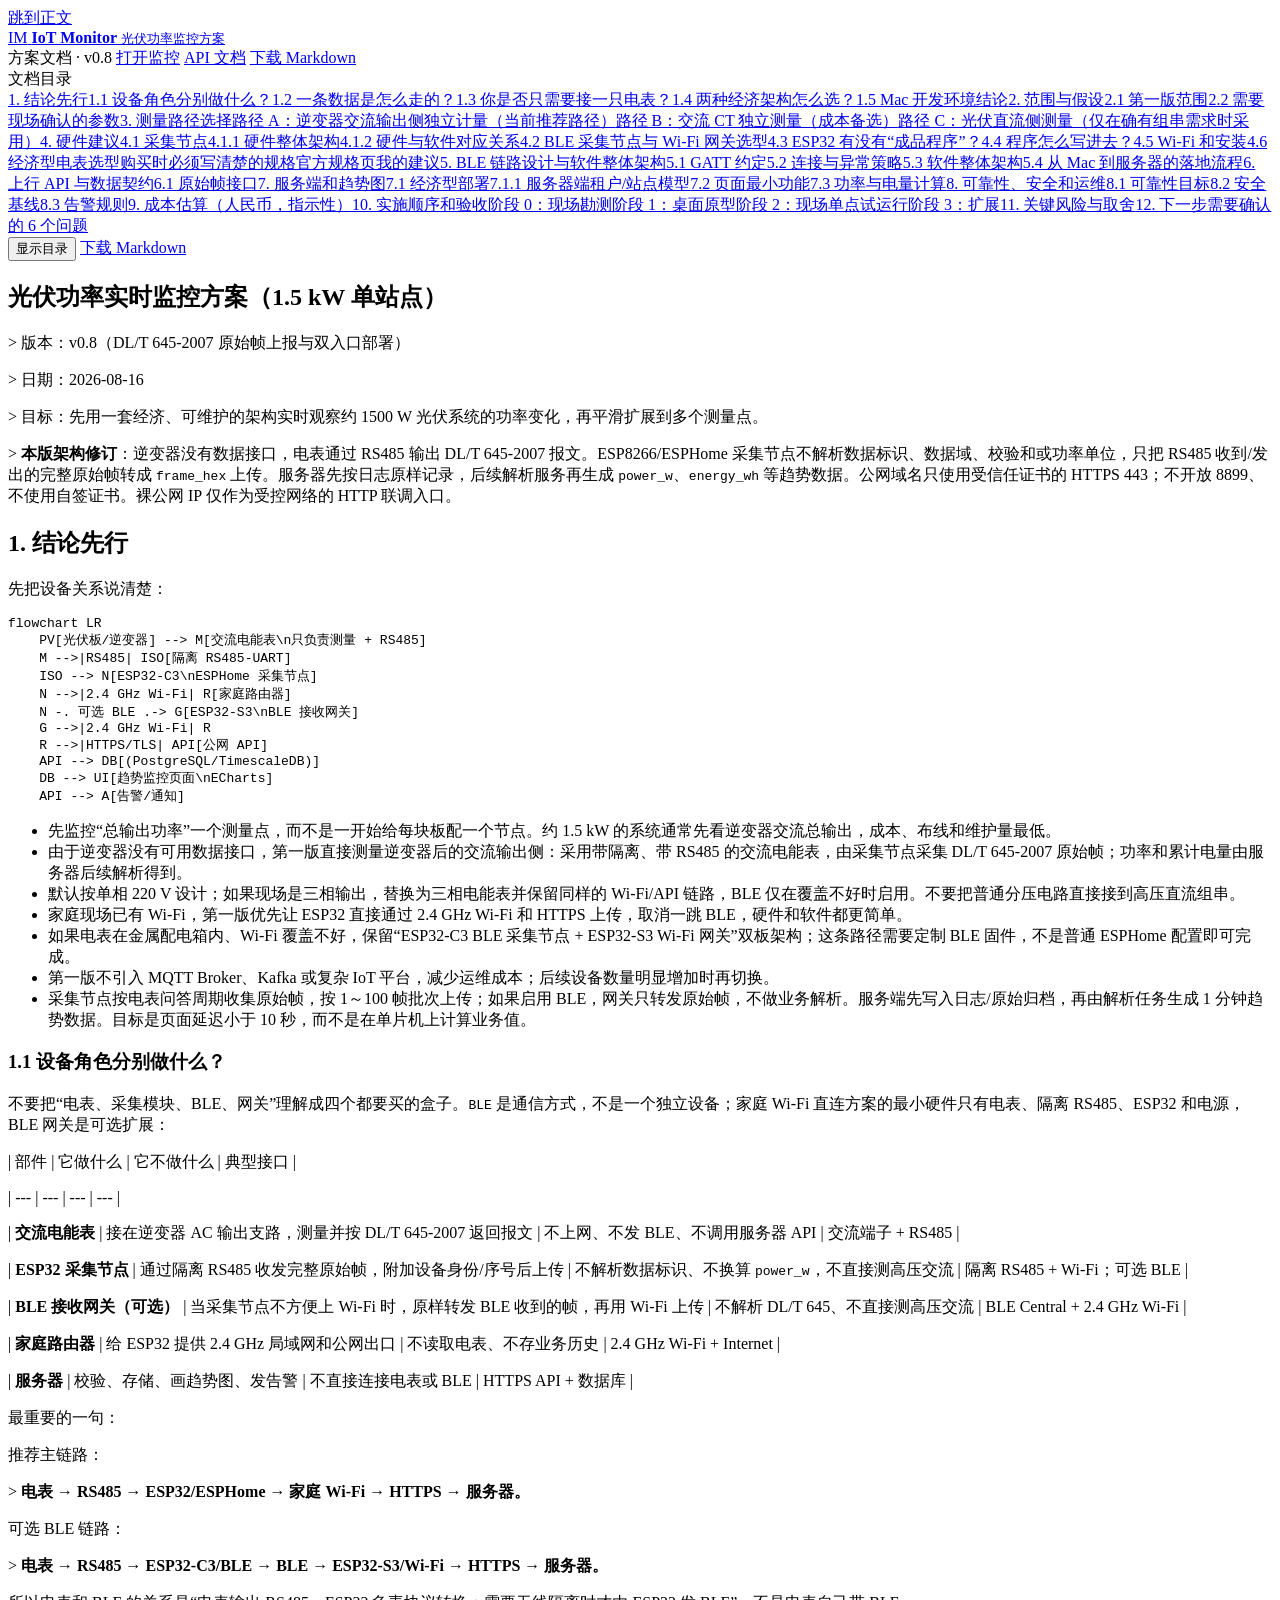
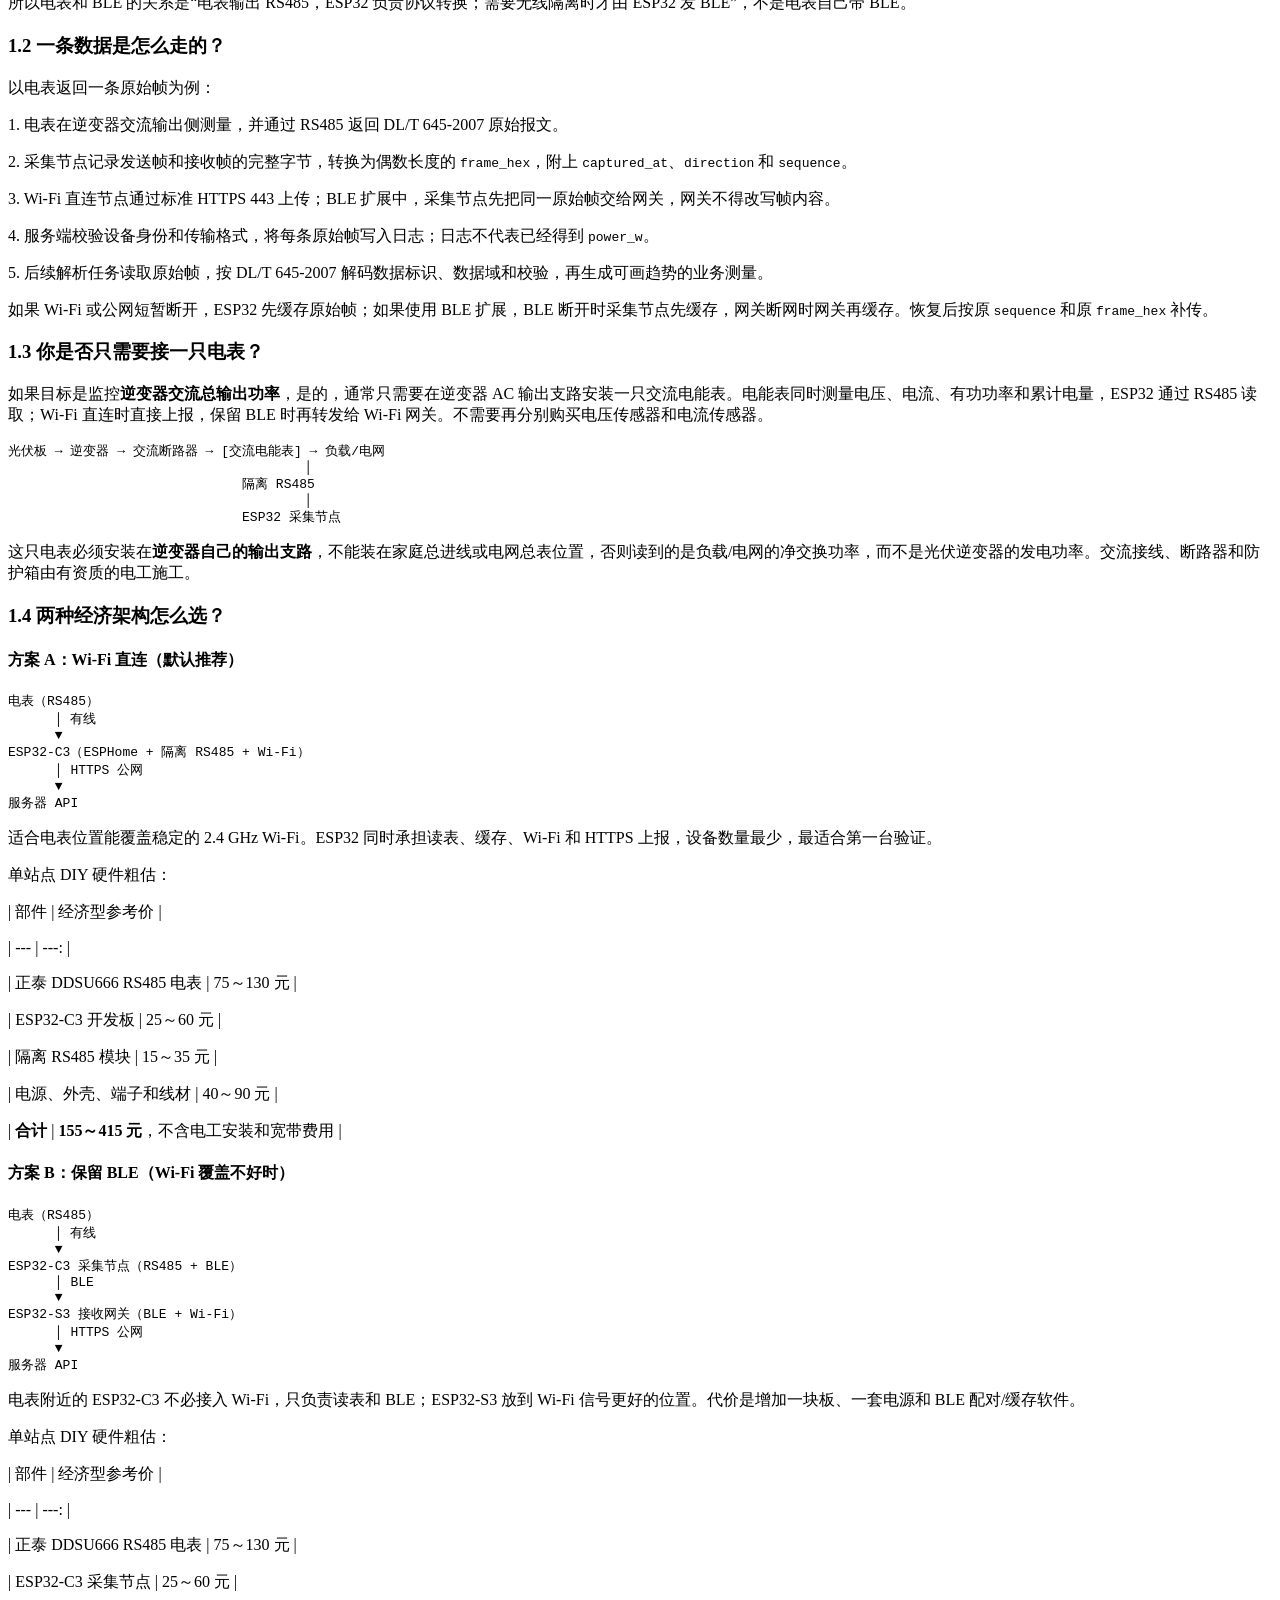
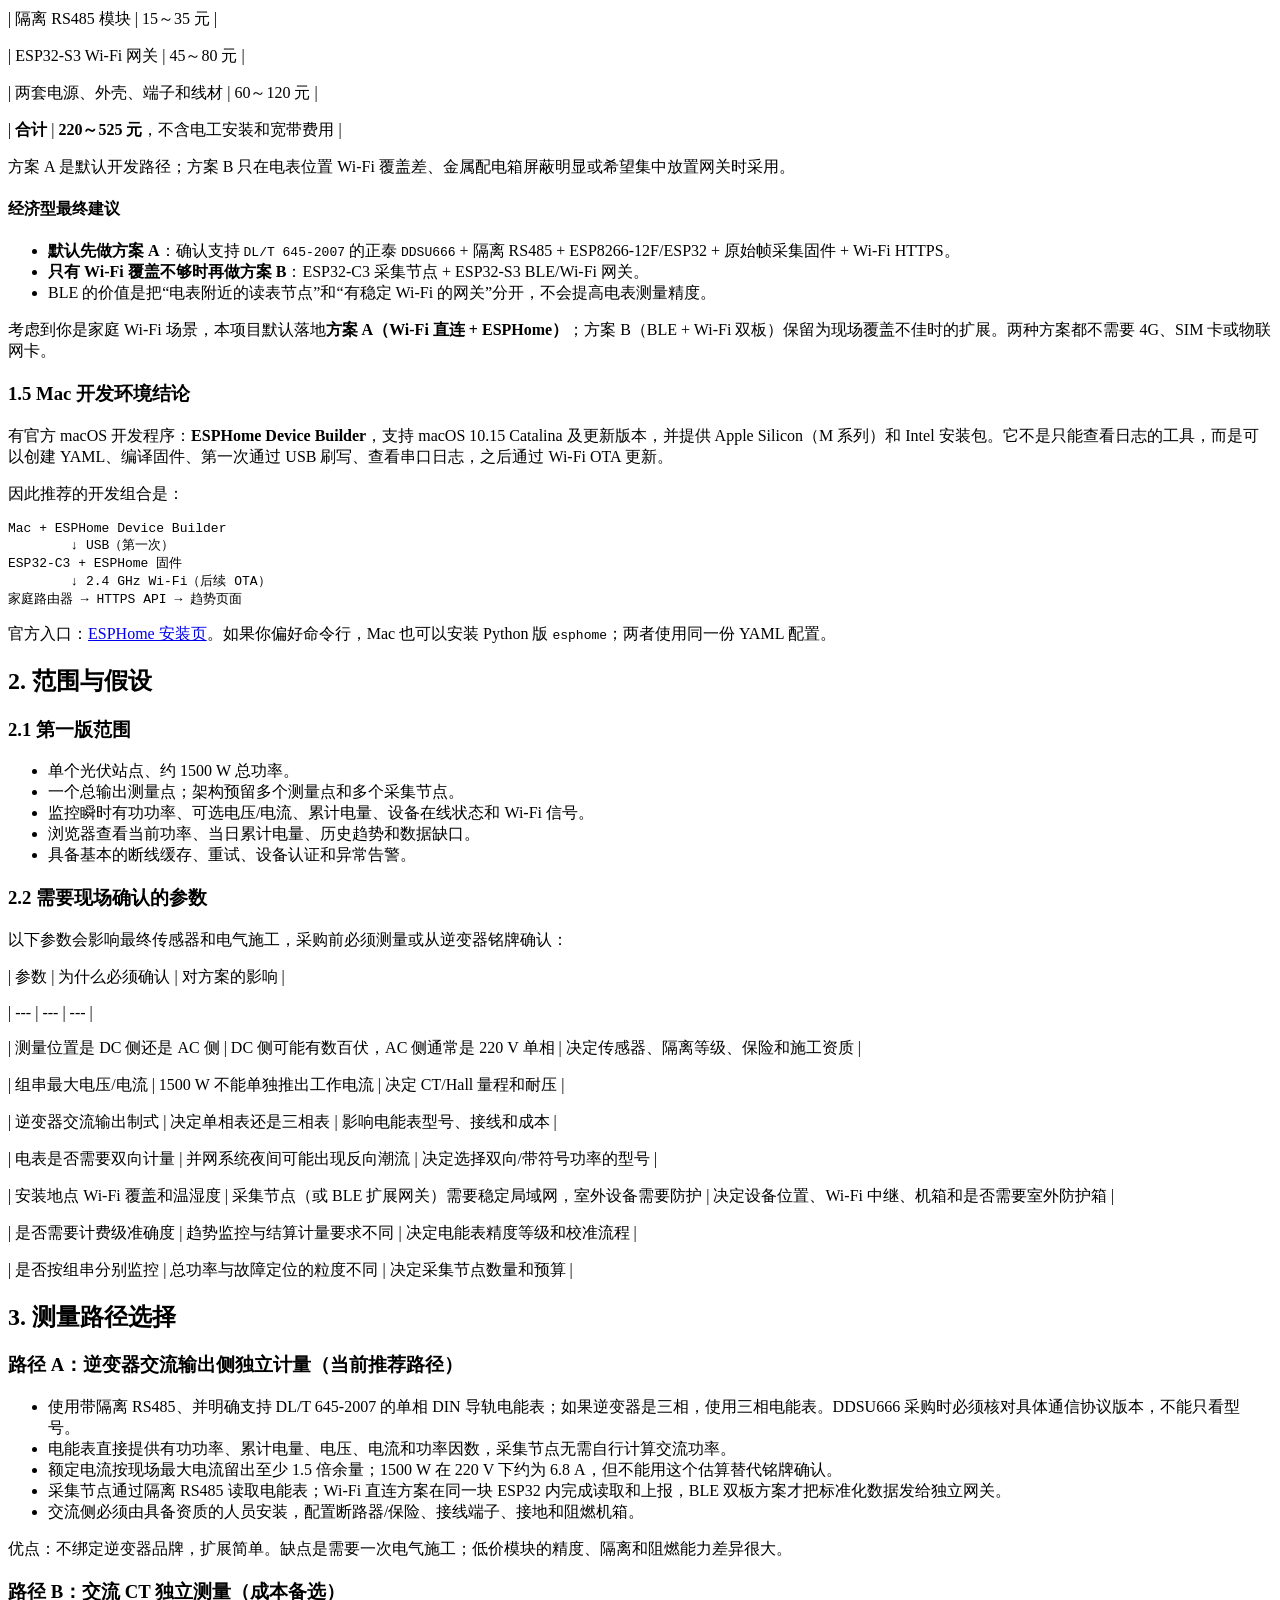
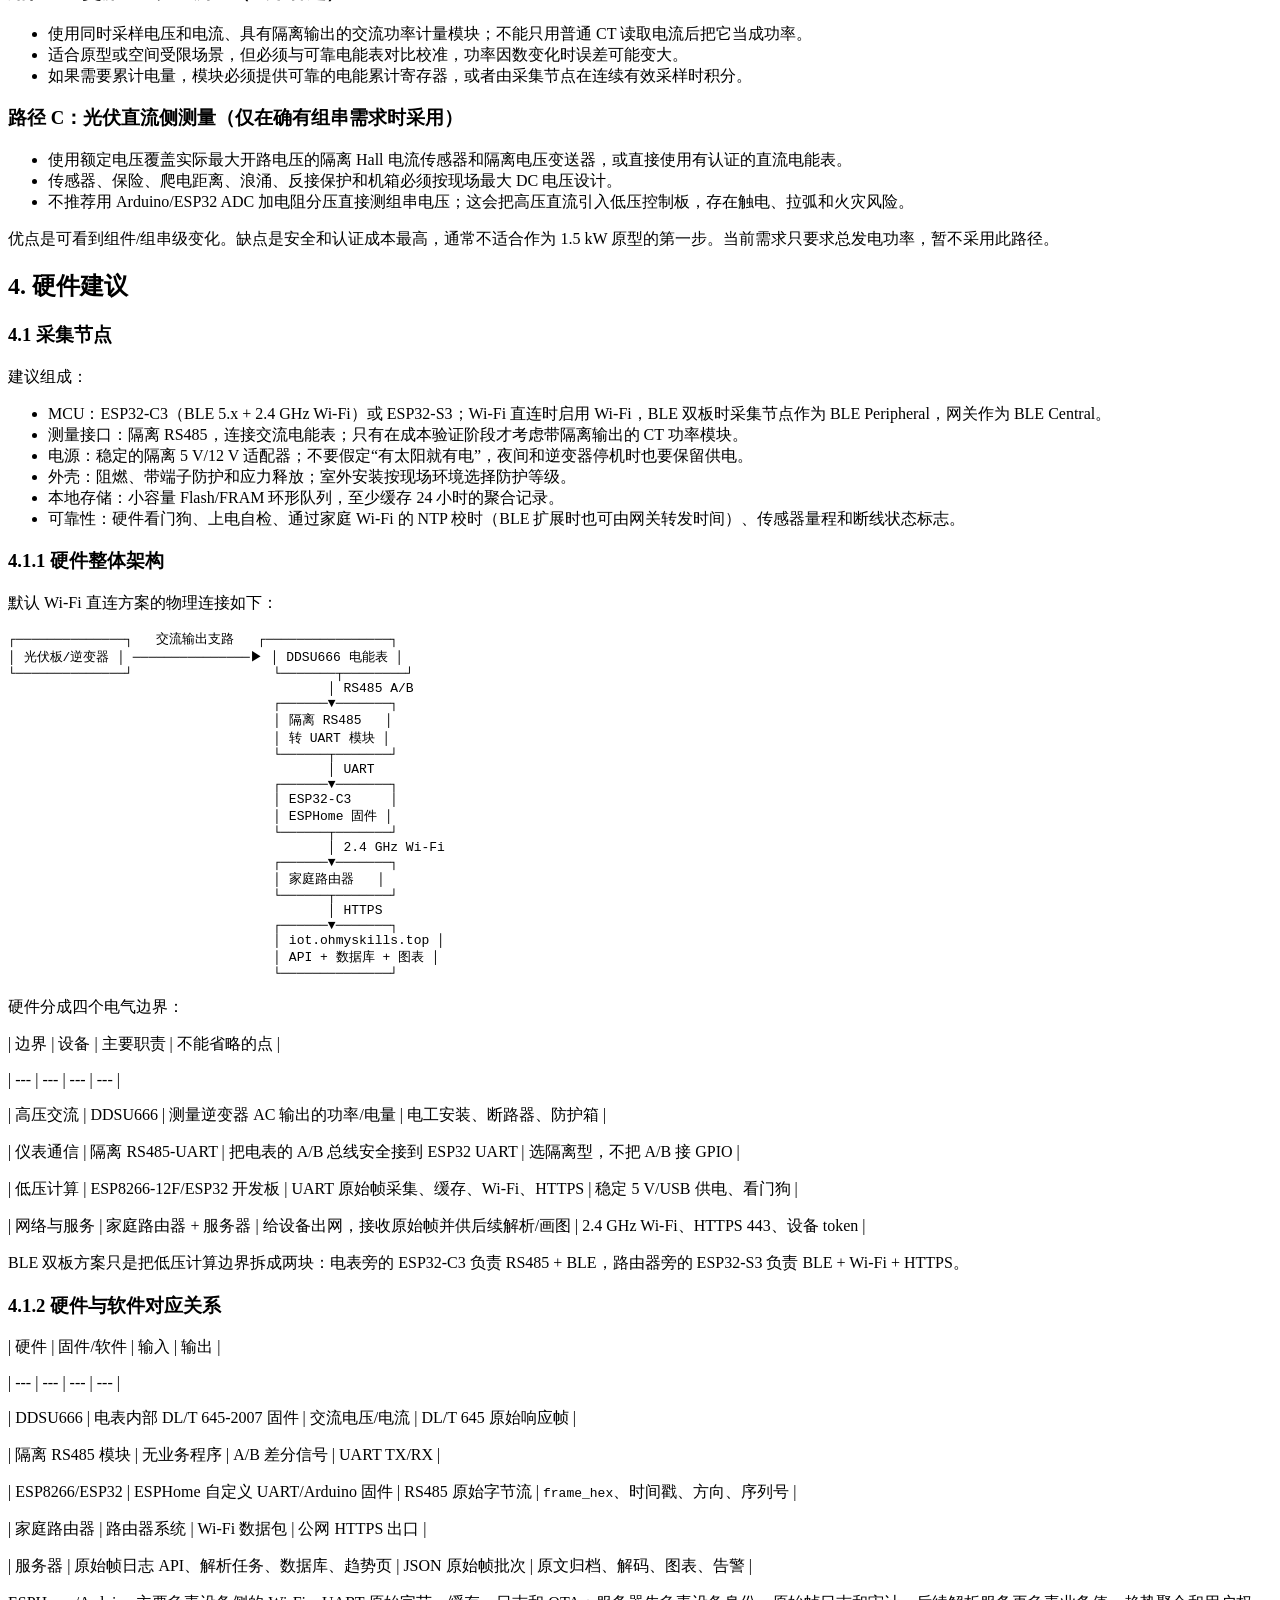
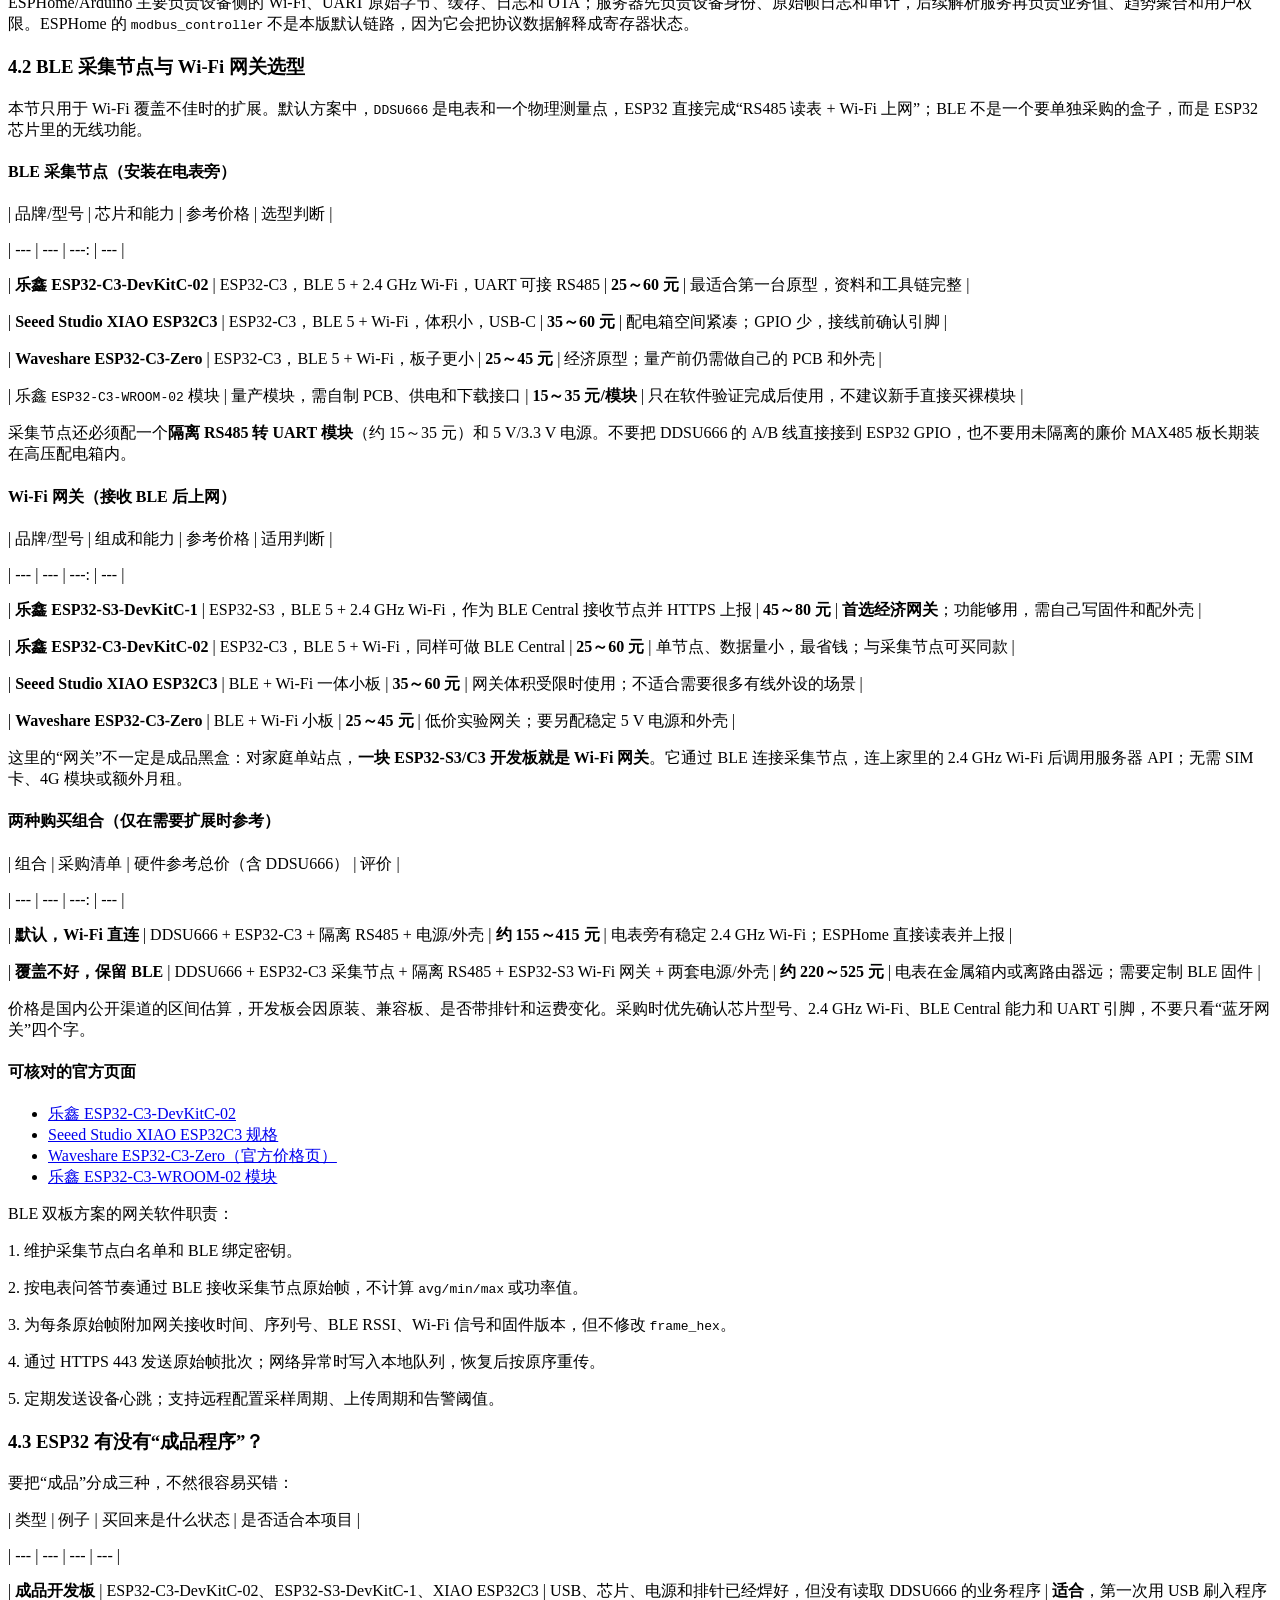
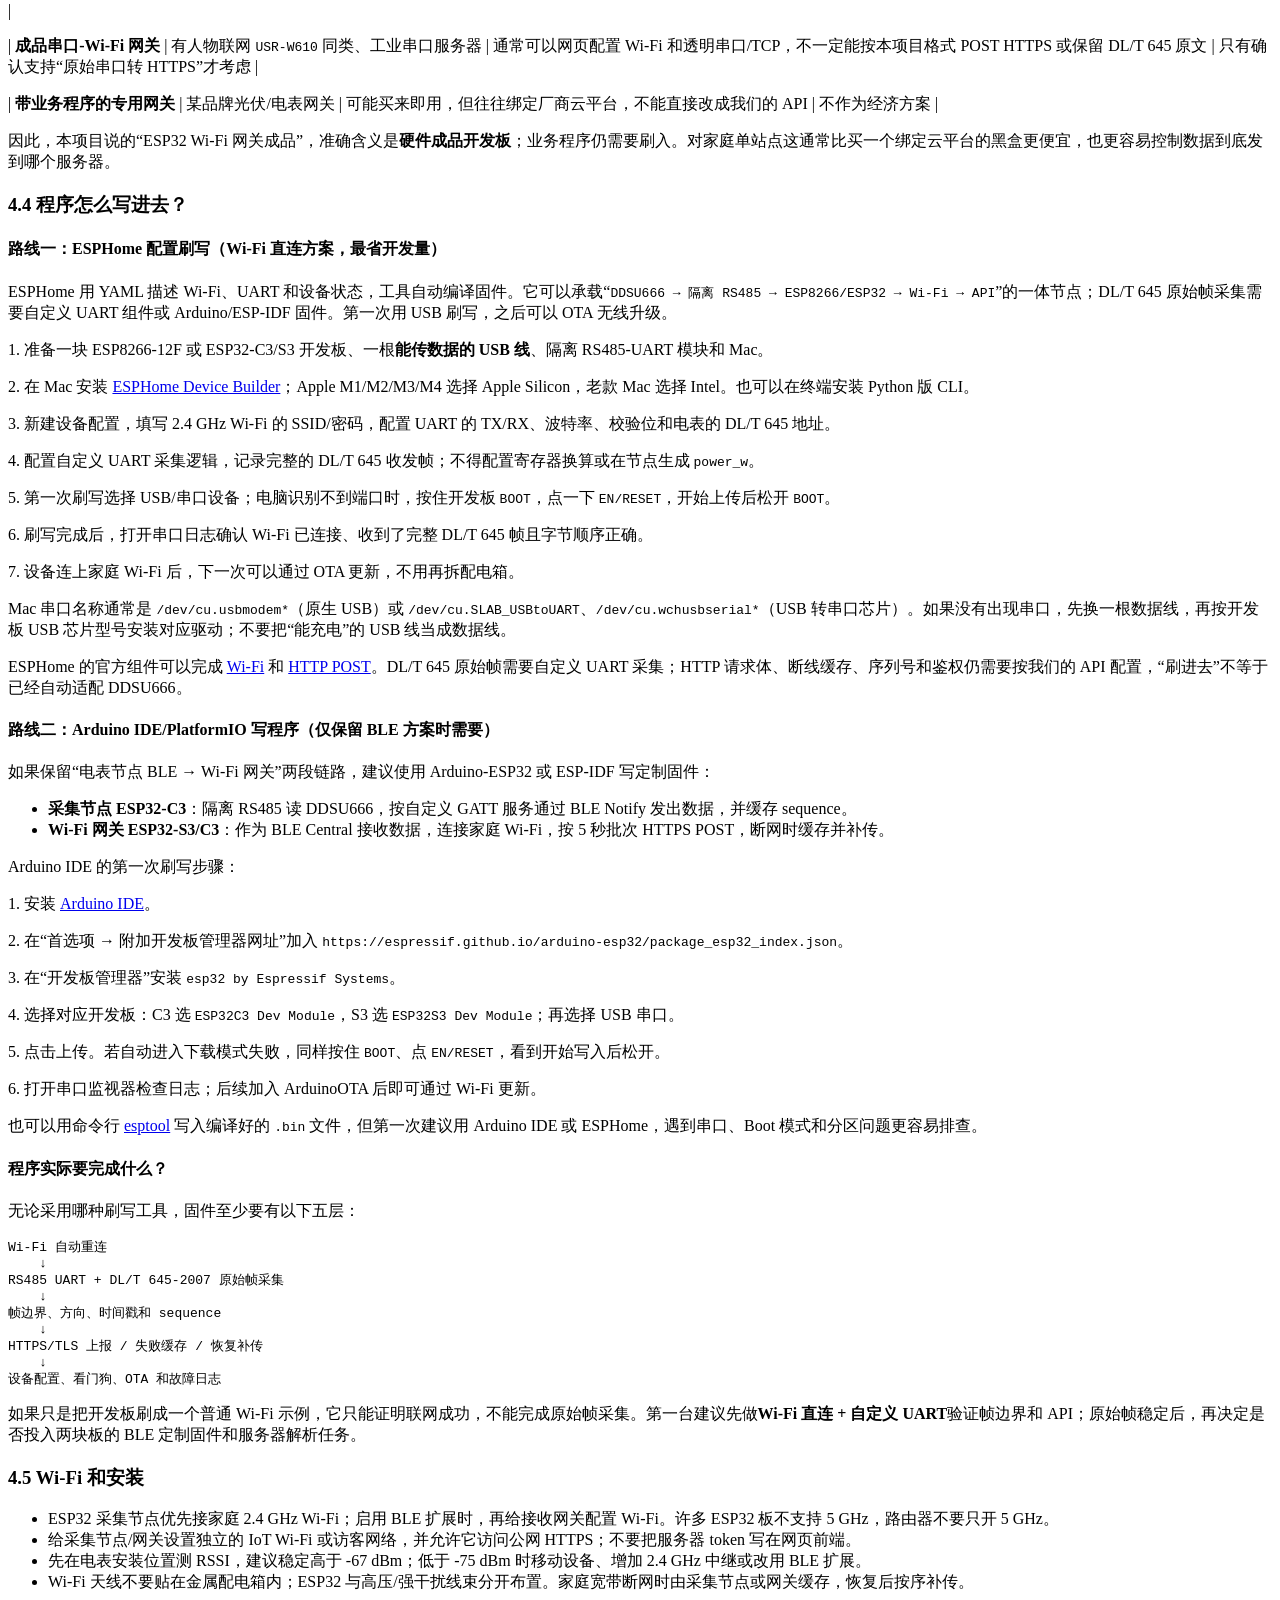
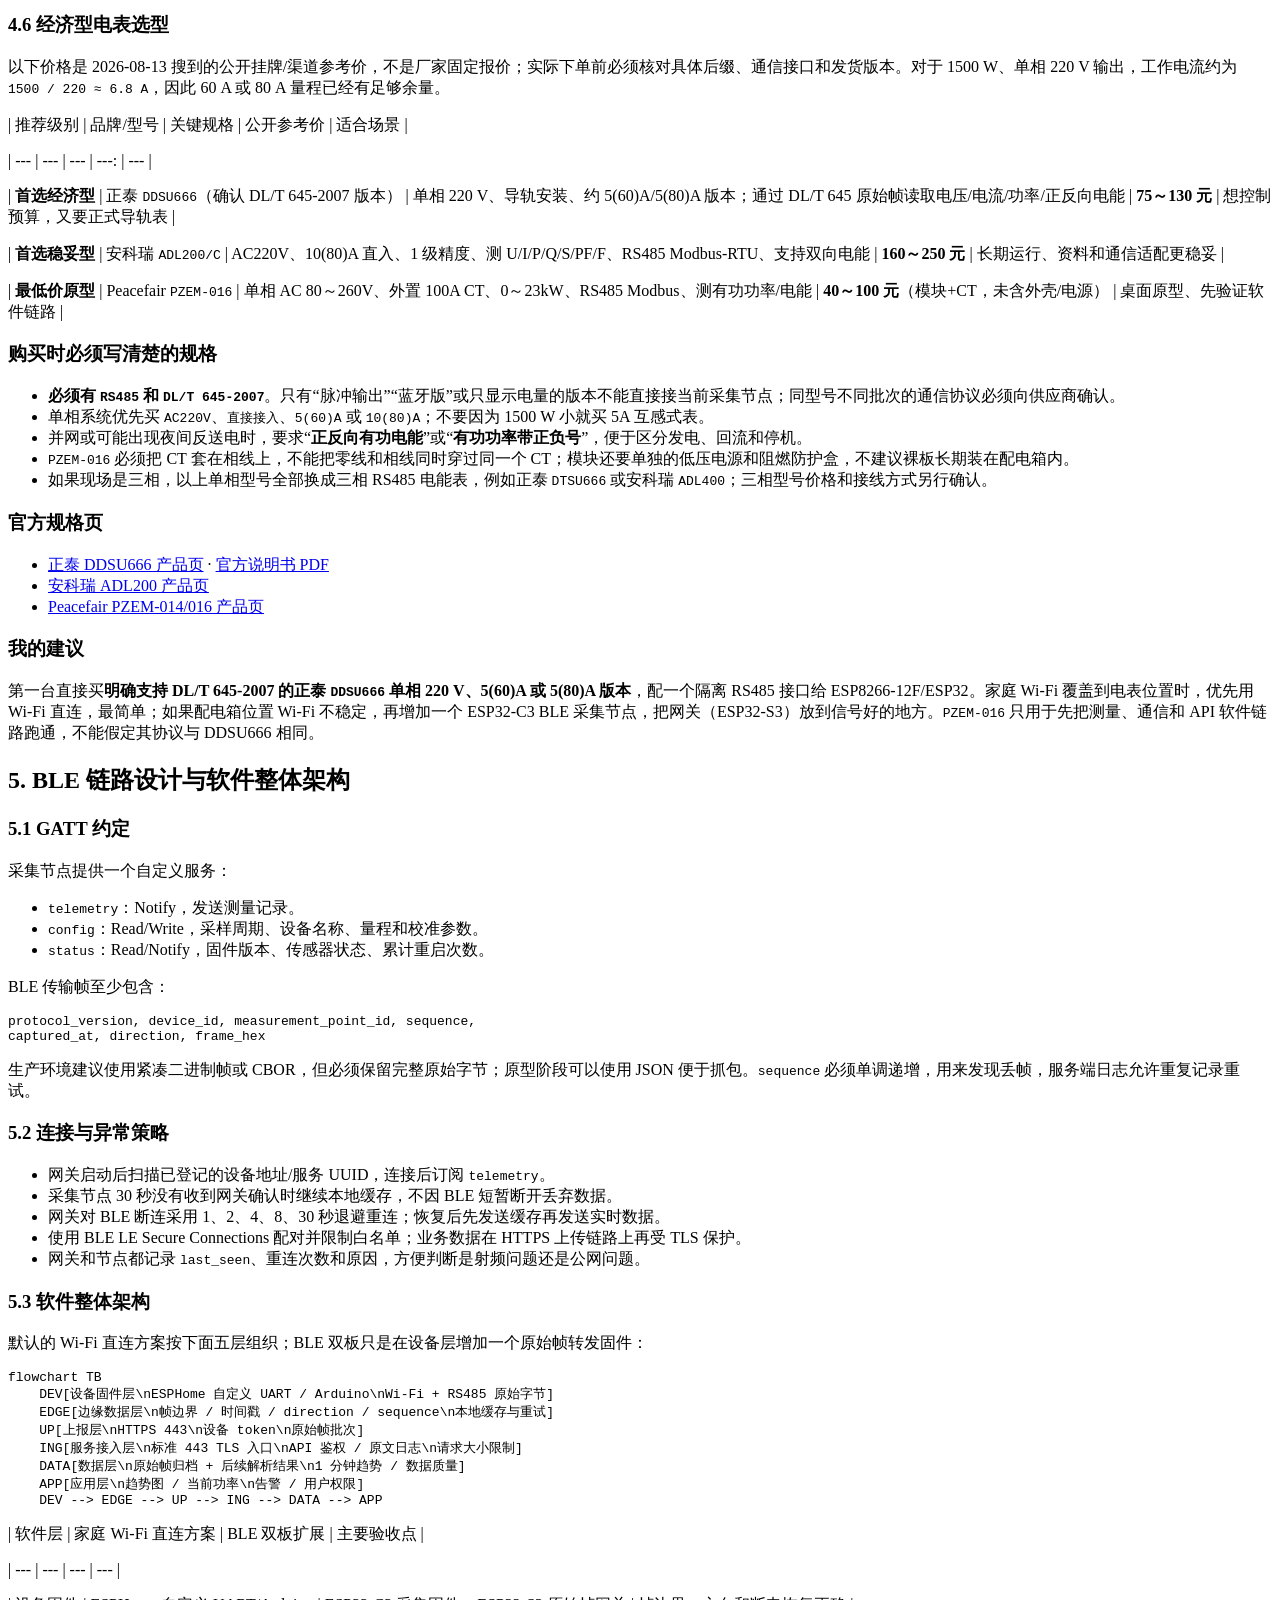
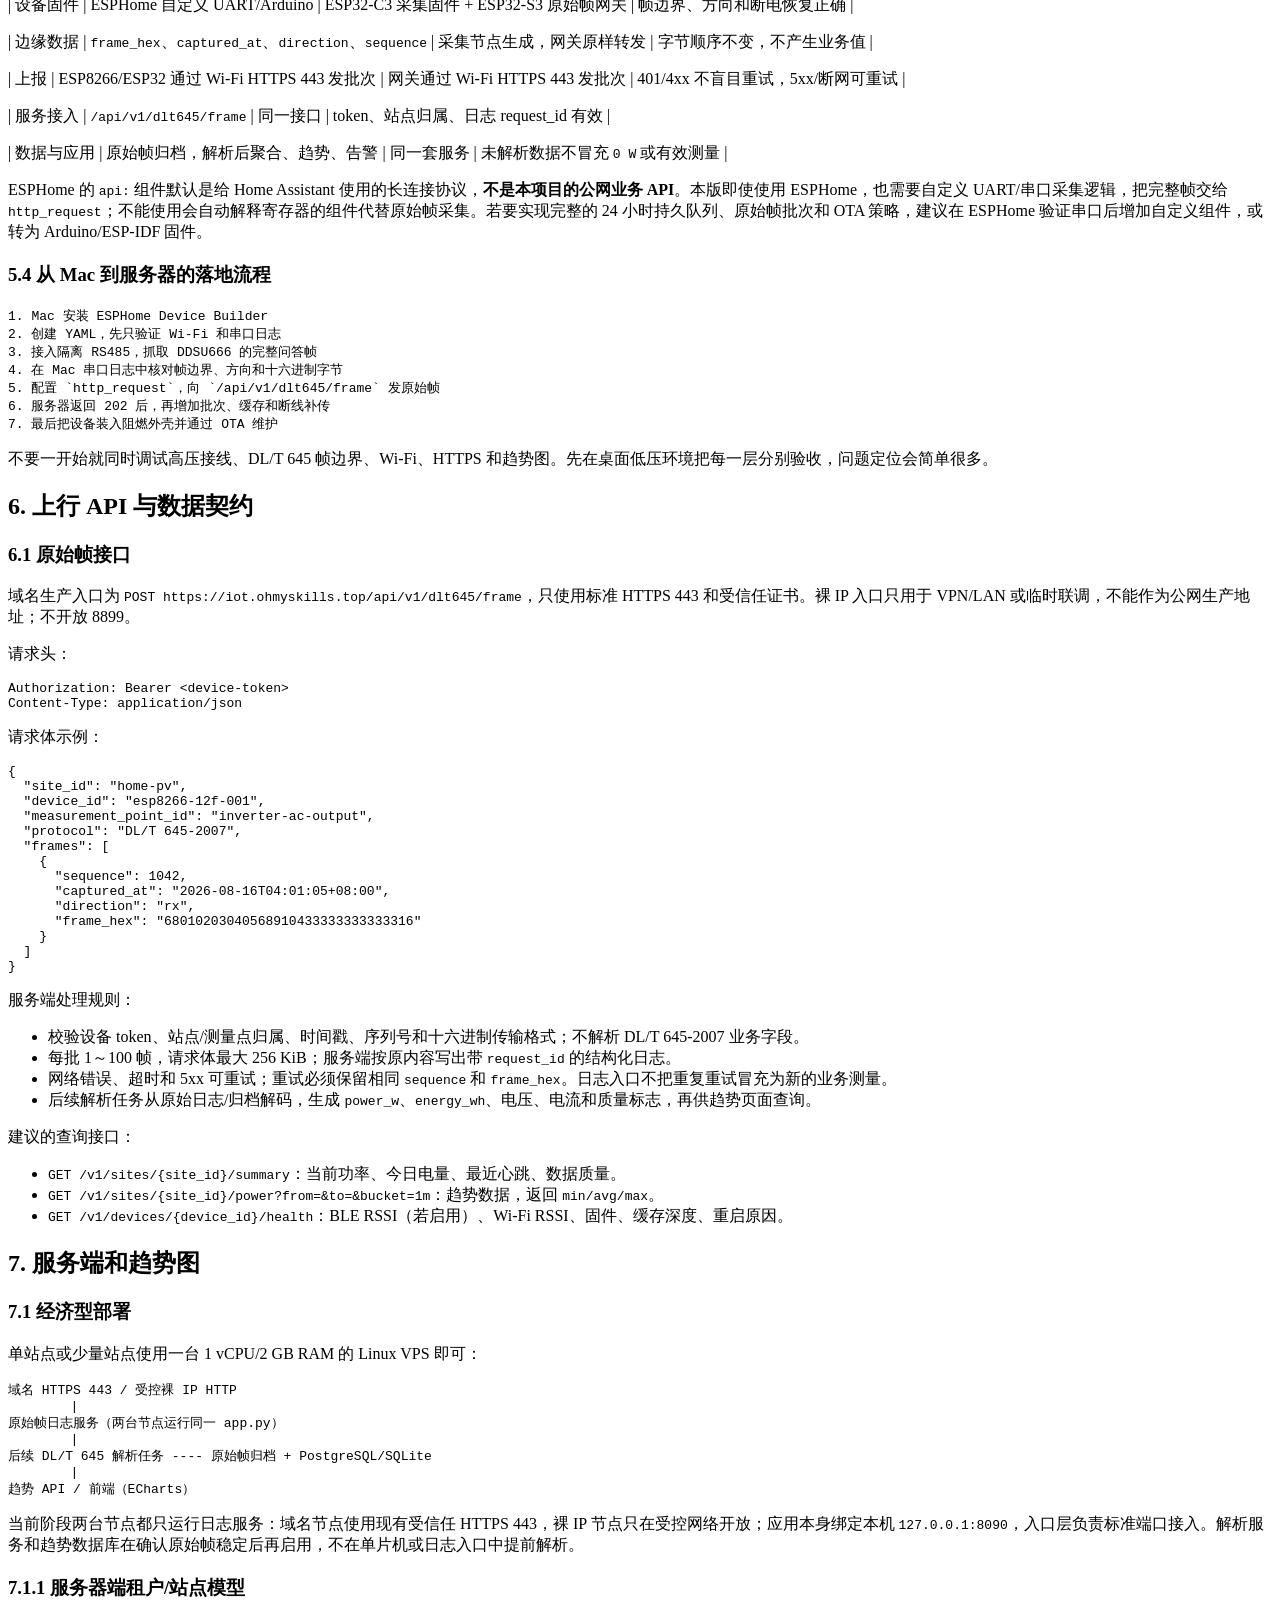
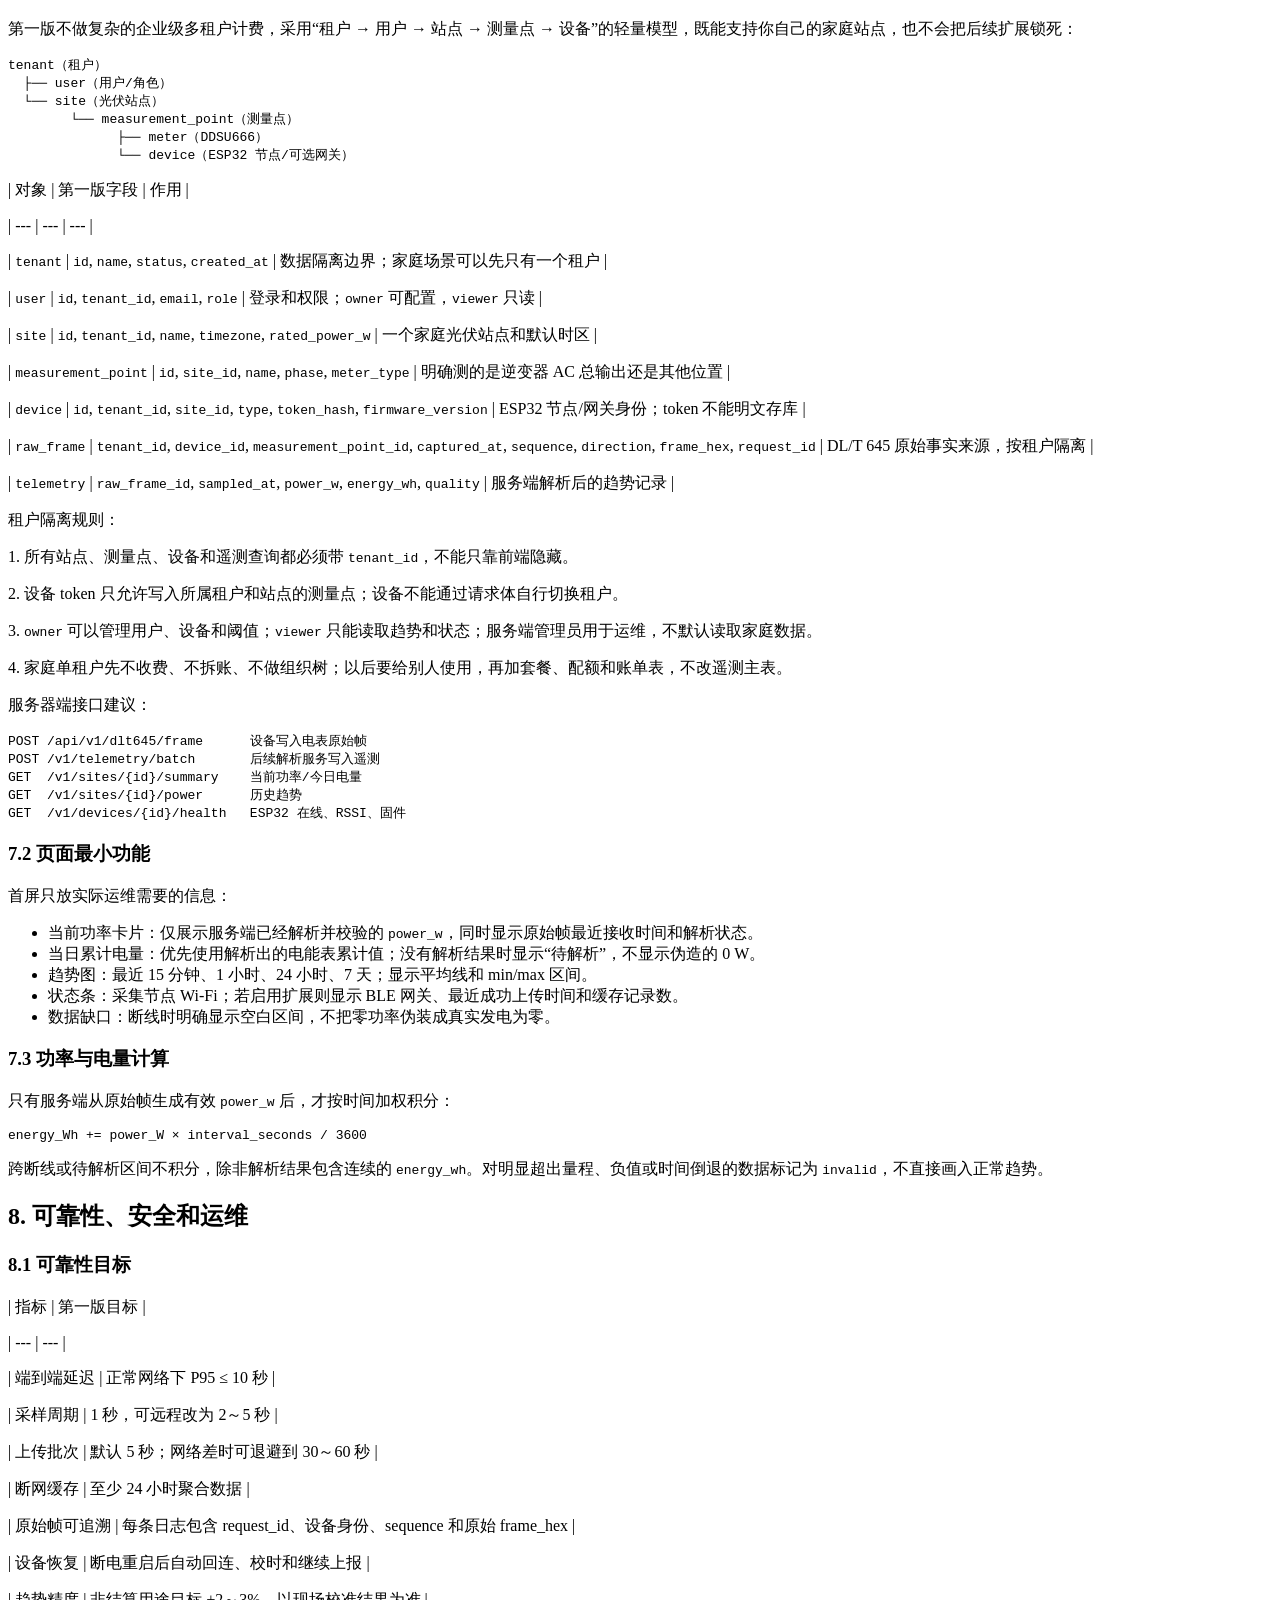
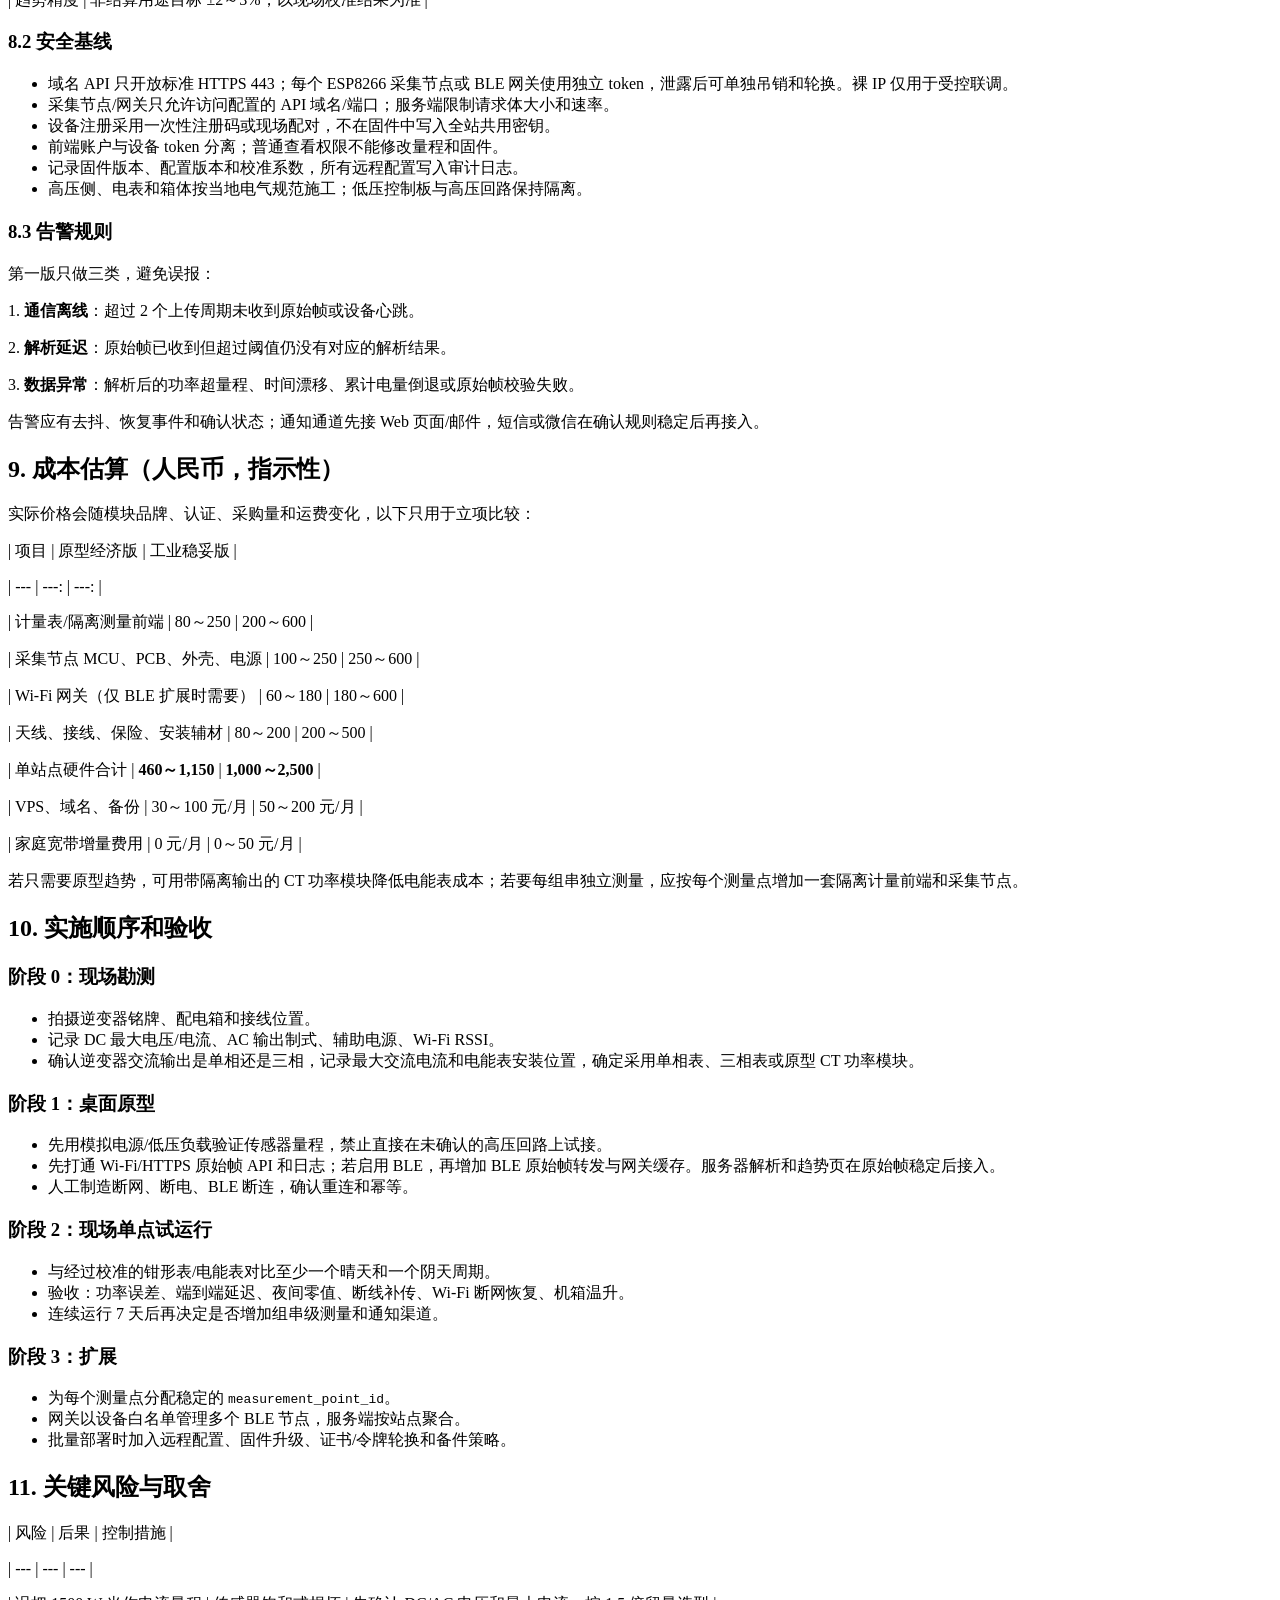
==== site/index.html @ 1e7362d9 "docs: record stable one-second meter polling interval" ====
<!doctype html>
<html lang="zh-CN">
<head>
  <meta charset="utf-8">
  <meta name="viewport" content="width=device-width, initial-scale=1">
  <meta name="description" content="1.5 kW 光伏功率实时监控系统方案：交流电能表、ESP32/ESPHome Wi-Fi 采集节点、可选 BLE 网关和公网 API。">
  <title>光伏功率实时监控方案 | IoT Monitor</title>
  <link rel="stylesheet" href="/styles.css">
</head>
<body>
  <a class="skip-link" href="#main-content">跳到正文</a>
  <header class="site-header">
    <div class="header-inner">
      <a class="brand" href="/" aria-label="IoT Monitor 首页">
        <span class="brand-mark" aria-hidden="true">IM</span>
        <span>
          <strong>IoT Monitor</strong>
          <small>光伏功率监控方案</small>
        </span>
      </a>
      <div class="header-actions">
        <span class="status-dot" aria-hidden="true"></span>
        <span class="status-label">方案文档 · v0.8</span>
        <a class="dashboard-link" href="/dashboard/">打开监控</a>
        <a class="dashboard-link" href="/doc/">API 文档</a>
        <a class="download-link" href="/方案.md" download>下载 Markdown</a>
      </div>
    </div>
  </header>

  <div class="page-shell">
    <aside class="toc-panel" aria-label="文档目录">
      <div class="toc-heading">文档目录</div>
      <nav id="toc"></nav>
    </aside>

    <main id="main-content" class="document" tabindex="-1">
      <div class="mobile-toolbar">
        <button id="toc-toggle" type="button" aria-expanded="false" aria-controls="toc-panel-mobile">显示目录</button>
        <a href="/方案.md" download>下载 Markdown</a>
      </div>
      <div id="toc-panel-mobile" class="mobile-toc" hidden>
        <nav id="toc-mobile" aria-label="移动端文档目录"></nav>
      </div>
      <article id="content" class="prose" aria-live="polite">
        <p class="loading">正在加载方案文档…</p>
      </article>
      <footer class="document-footer">
        <span>IoT Monitor · 方案阶段</span>
        <a href="/方案.md">查看原始 Markdown</a>
      </footer>
    </main>
  </div>

  <script>
    (() => {
      const content = document.querySelector('#content');
      const toc = document.querySelector('#toc');
      const tocMobile = document.querySelector('#toc-mobile');
      const toggle = document.querySelector('#toc-toggle');
      const mobilePanel = document.querySelector('#toc-panel-mobile');

      const escapeHtml = (value) => value.replace(/[&<>'"]/g, (char) => ({
        '&': '&amp;', '<': '&lt;', '>': '&gt;', "'": '&#39;', '"': '&quot;'
      }[char]));

      const inlineMarkdown = (value) => escapeHtml(value)
        .replace(/`([^`]+)`/g, '<code>$1</code>')
        .replace(/\*\*([^*]+)\*\*/g, '<strong>$1</strong>')
        .replace(/\[([^\]]+)\]\(([^)]+)\)/g, '<a href="$2">$1</a>');

      const renderFallback = (markdown) => {
        const lines = markdown.split(/\r?\n/);
        const html = [];
        let inCode = false;
        let code = [];
        let list = false;
        lines.forEach((line) => {
          if (line.startsWith('```')) {
            if (inCode) {
              html.push('<pre><code>' + escapeHtml(code.join('\n')) + '</code></pre>');
              code = [];
            }
            inCode = !inCode;
            return;
          }
          if (inCode) { code.push(line); return; }
          const heading = line.match(/^(#{1,6})\s+(.+)$/);
          if (heading) {
            const level = heading[1].length;
            const text = heading[2].replace(/\s+$/, '');
            const id = text.toLowerCase().replace(/[^\u4e00-\u9fff\w]+/g, '-').replace(/^-|-$/g, '') || ('section-' + html.length);
            html.push(`<h${level} id="${id}">${inlineMarkdown(text)}</h${level}>`);
            return;
          }
          const item = line.match(/^[-*]\s+(.+)$/);
          if (item) {
            if (!list) { html.push('<ul>'); list = true; }
            html.push('<li>' + inlineMarkdown(item[1]) + '</li>');
            return;
          }
          if (list) { html.push('</ul>'); list = false; }
          if (line.trim()) html.push('<p>' + inlineMarkdown(line) + '</p>');
        });
        if (list) html.push('</ul>');
        if (inCode) html.push('<pre><code>' + escapeHtml(code.join('\n')) + '</code></pre>');
        return html.join('\n');
      };

      const buildToc = () => {
        const headings = [...content.querySelectorAll('h2, h3')];
        const items = headings.map((heading) => {
          const level = heading.tagName === 'H2' ? 2 : 3;
          return `<a class="toc-level-${level}" href="#${heading.id}">${heading.textContent}</a>`;
        }).join('');
        toc.innerHTML = items;
        tocMobile.innerHTML = items;
      };

      const closeMobileToc = () => {
        mobilePanel.hidden = true;
        toggle.setAttribute('aria-expanded', 'false');
        toggle.textContent = '显示目录';
      };

      toggle.addEventListener('click', () => {
        const open = mobilePanel.hidden;
        mobilePanel.hidden = !open;
        toggle.setAttribute('aria-expanded', String(open));
        toggle.textContent = open ? '隐藏目录' : '显示目录';
      });

      fetch('/content.html', { headers: { 'Accept': 'text/html' } })
        .then((response) => {
          if (!response.ok) throw new Error('content request failed');
          return response.text();
        })
        .then((html) => {
          content.innerHTML = html;
          buildToc();
          tocMobile.querySelectorAll('a').forEach((link) => link.addEventListener('click', closeMobileToc));
        })
        .catch(() => fetch('/方案.md'))
        .then((response) => response && response.text ? response.text() : '')
        .then((markdown) => {
          if (markdown && content.querySelector('.loading')) {
            content.innerHTML = renderFallback(markdown);
            buildToc();
          }
        })
        .catch(() => {
          content.innerHTML = '<p class="error">文档暂时无法加载，请稍后刷新，或直接下载 Markdown 文件。</p>';
        });
    })();
  </script>
</body>
</html>
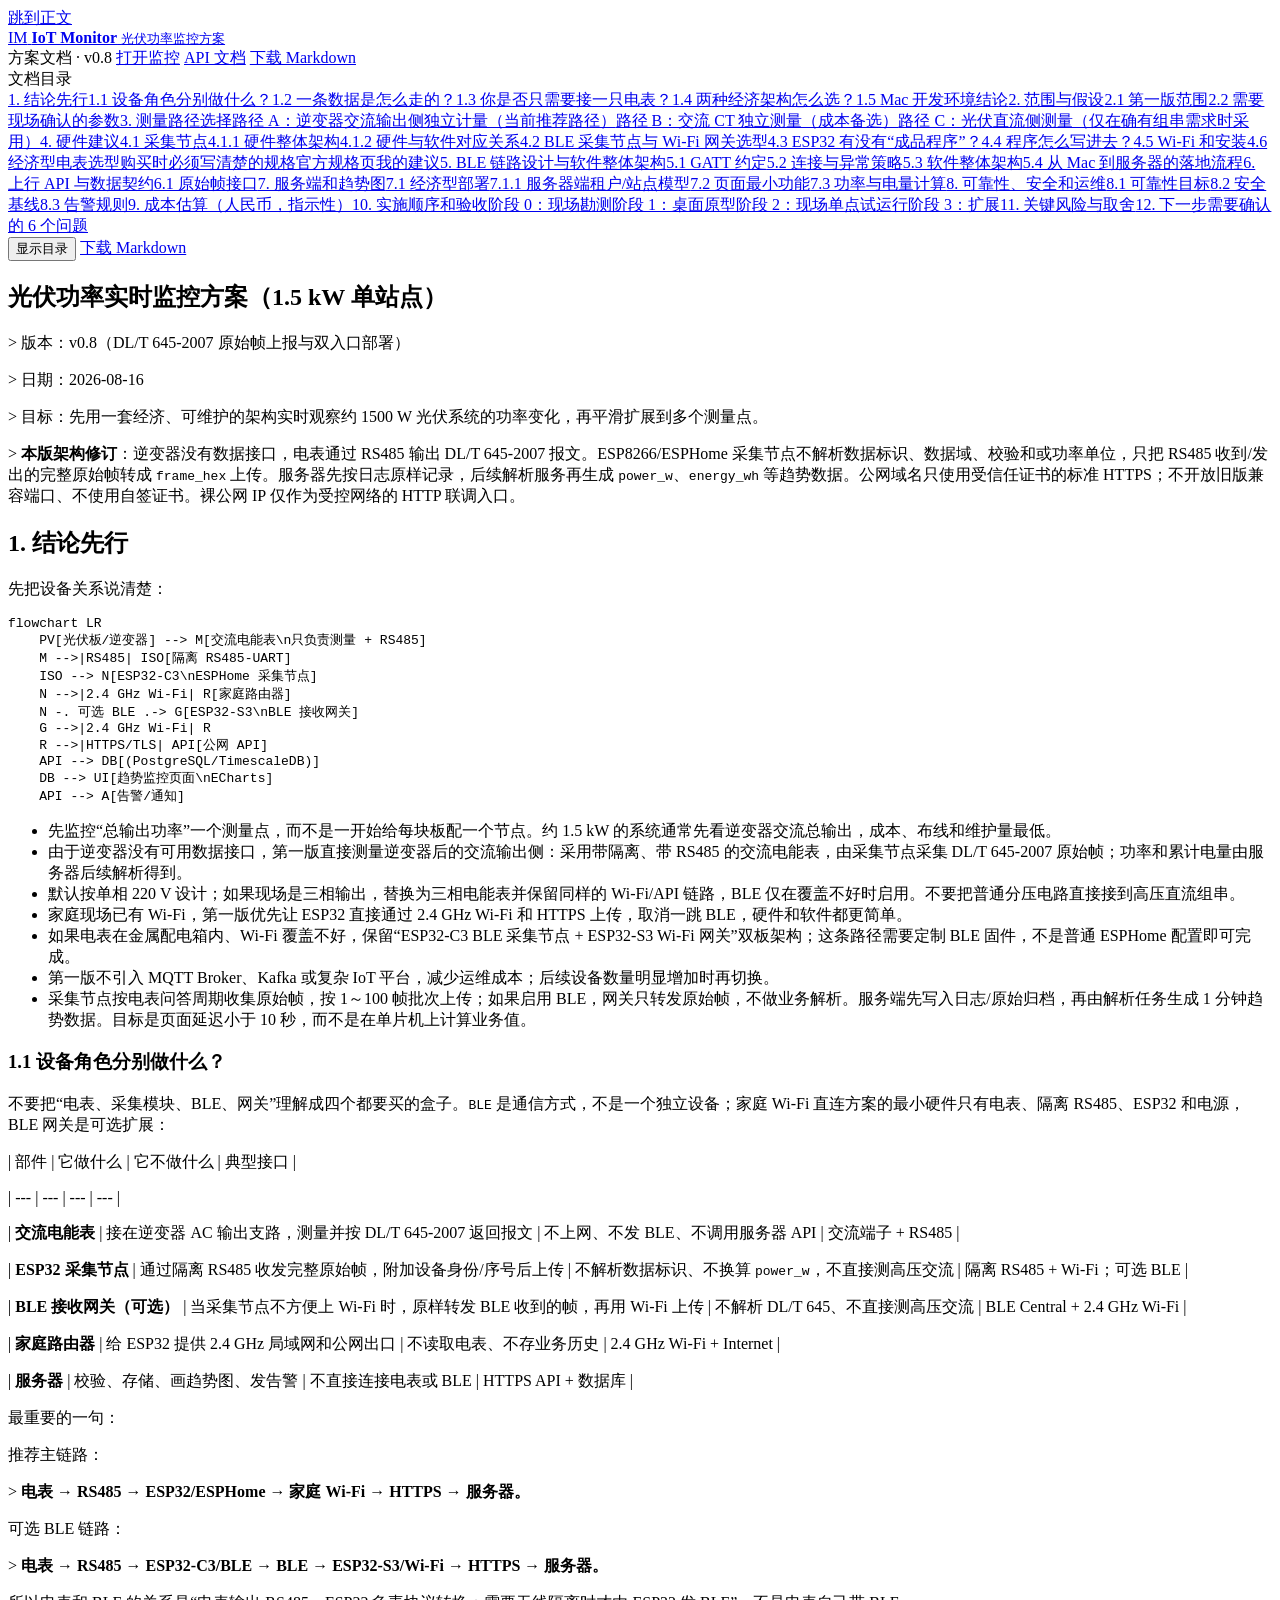
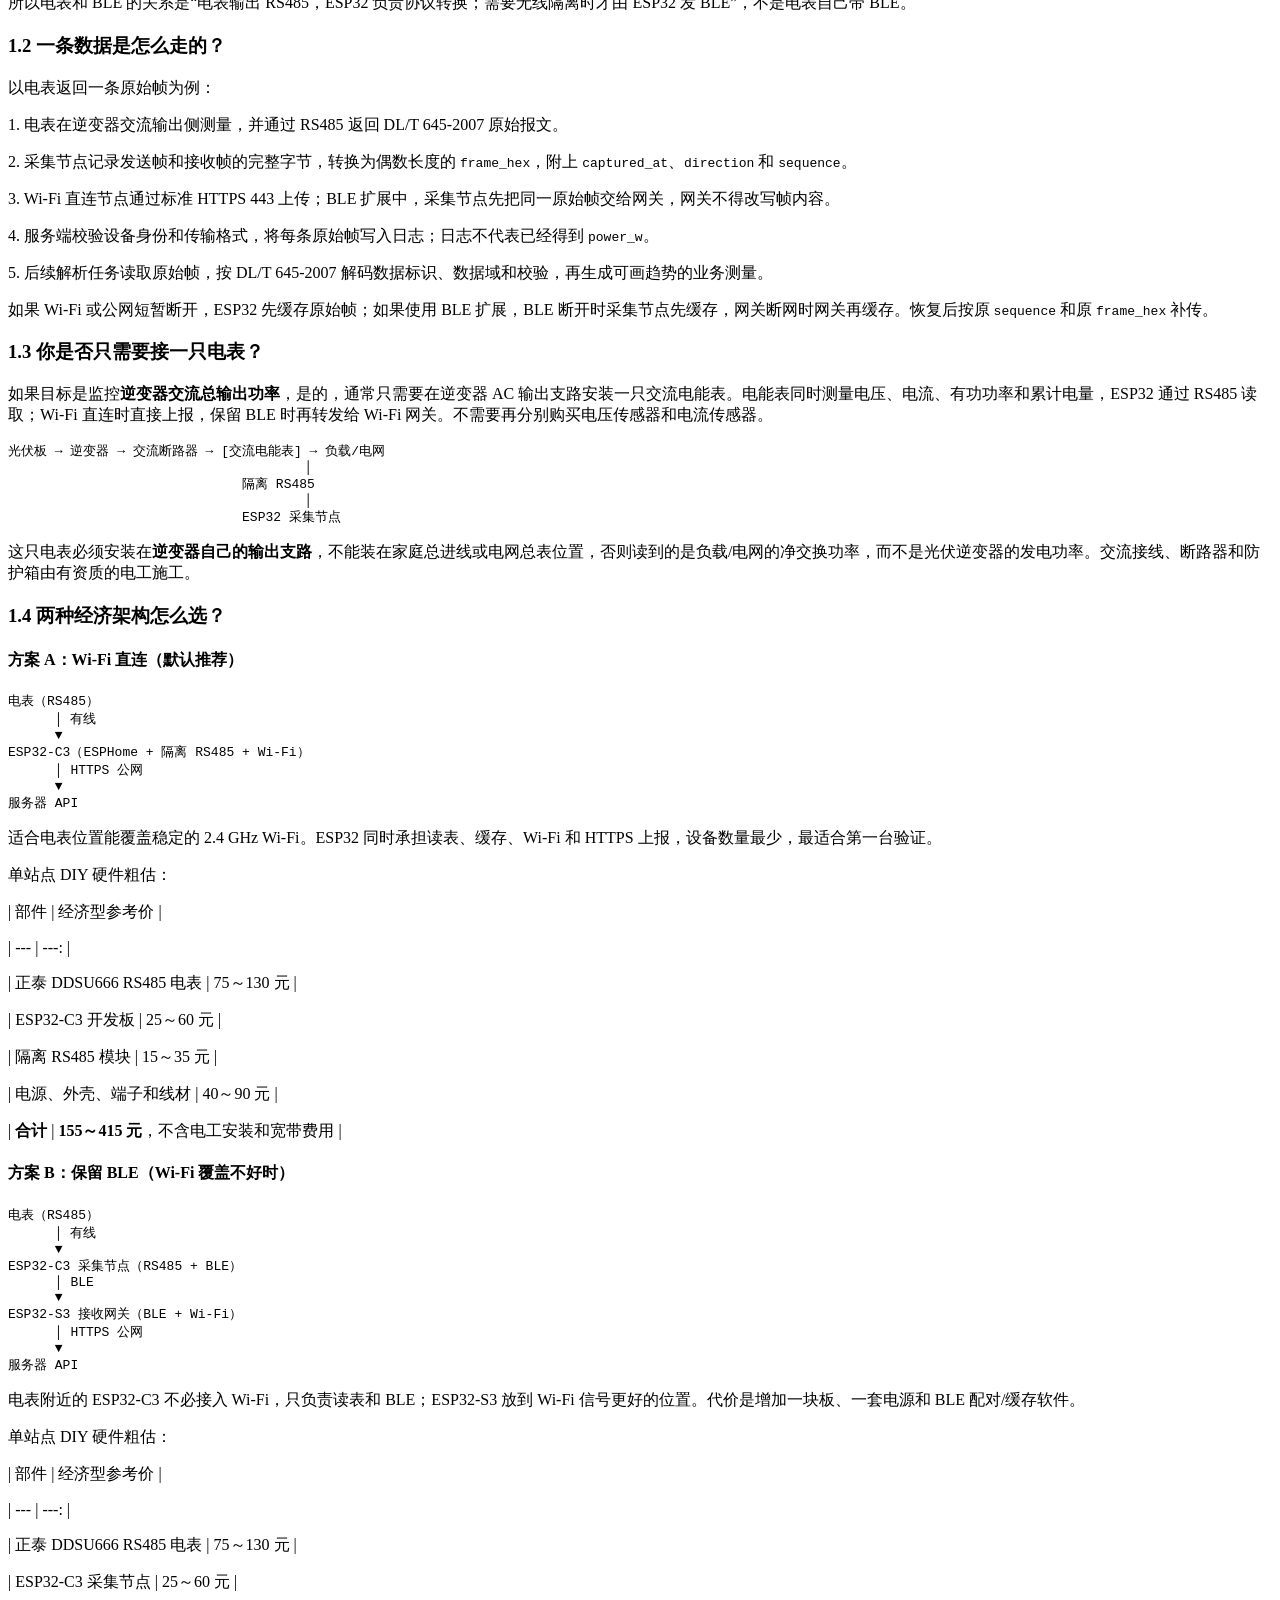
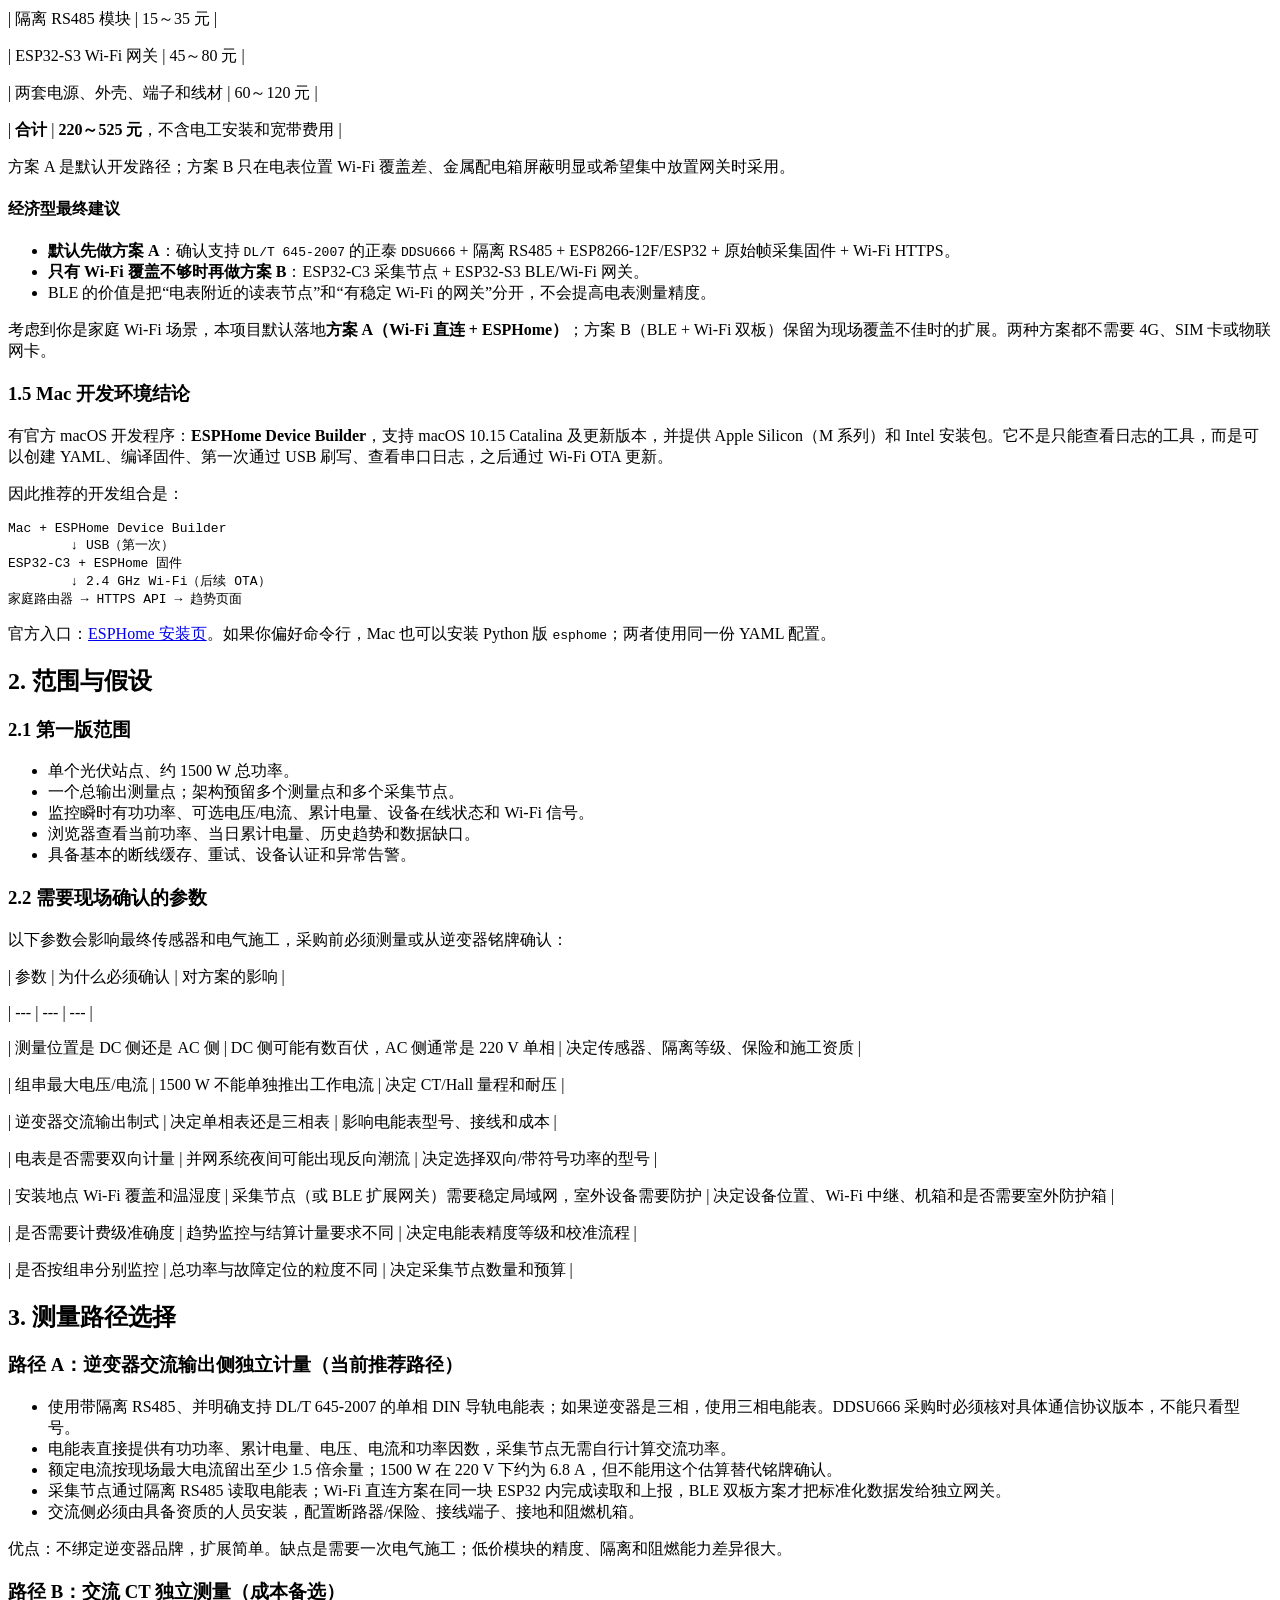
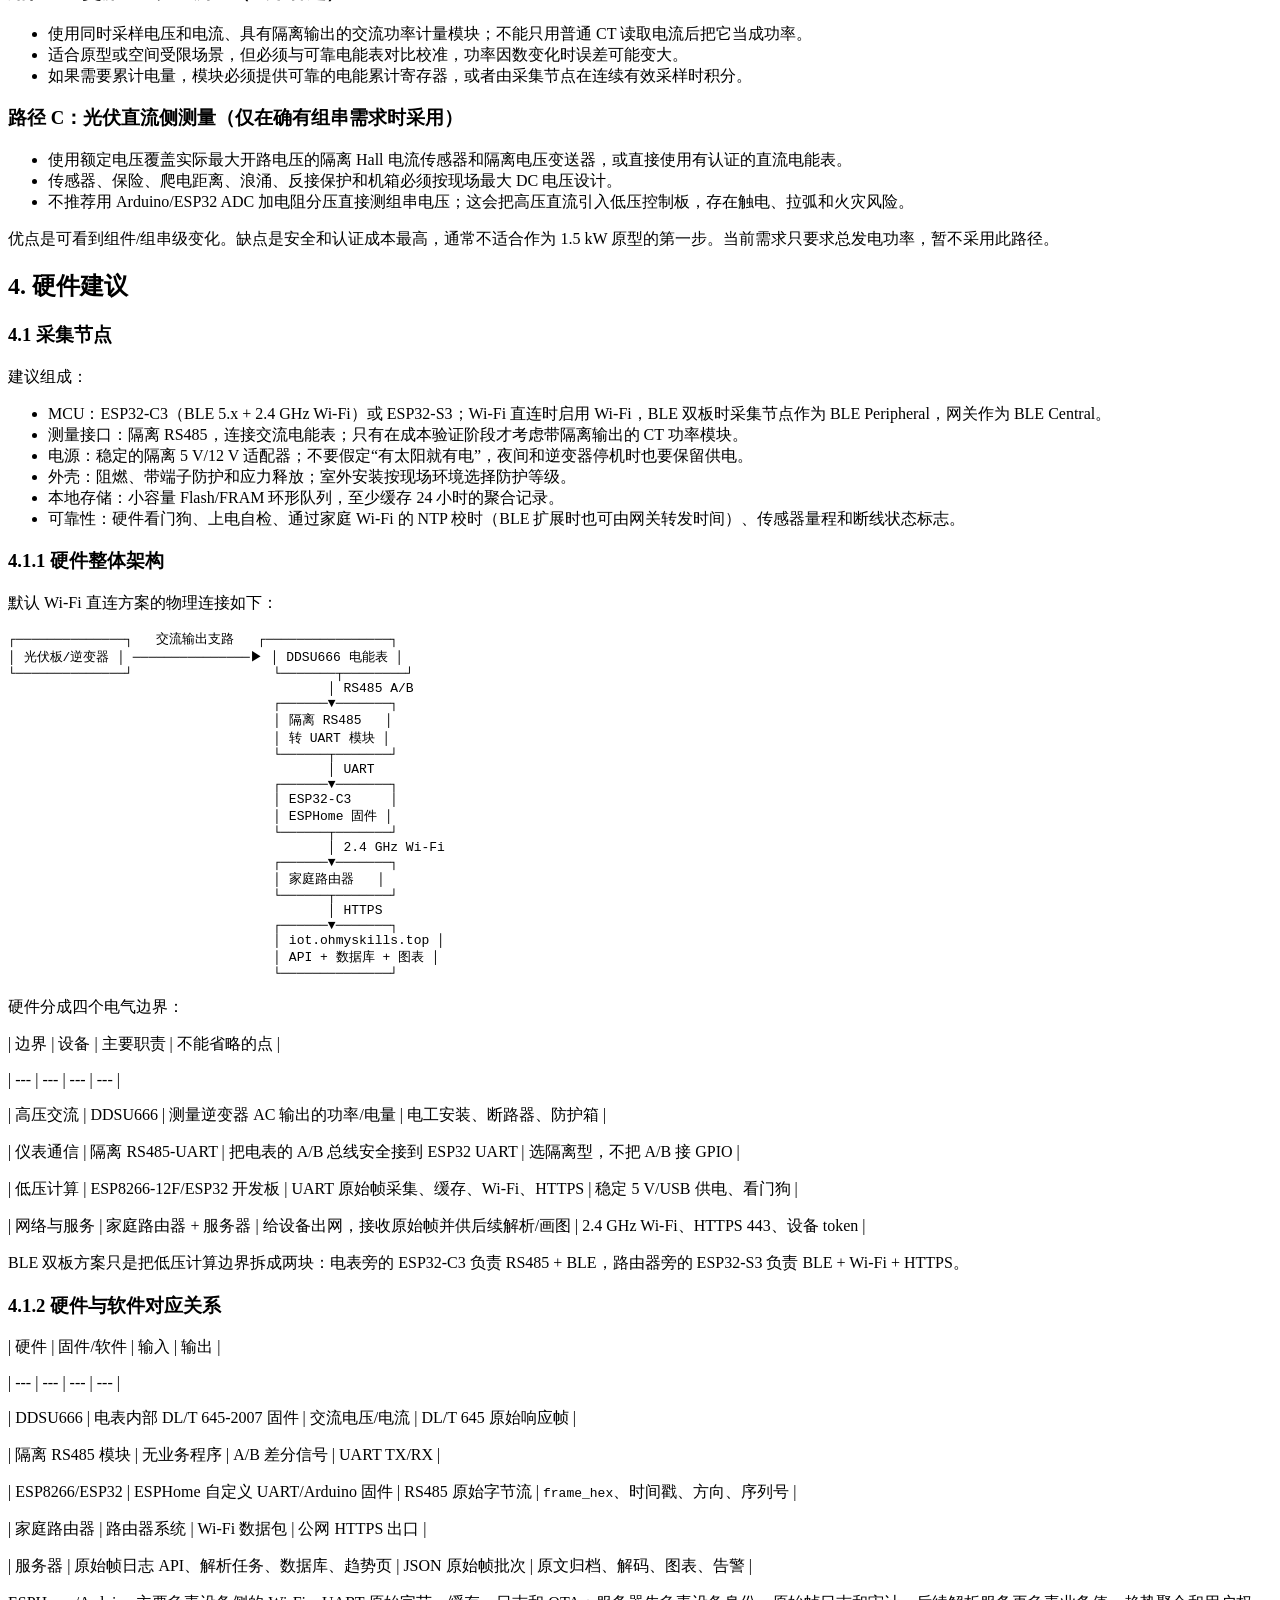
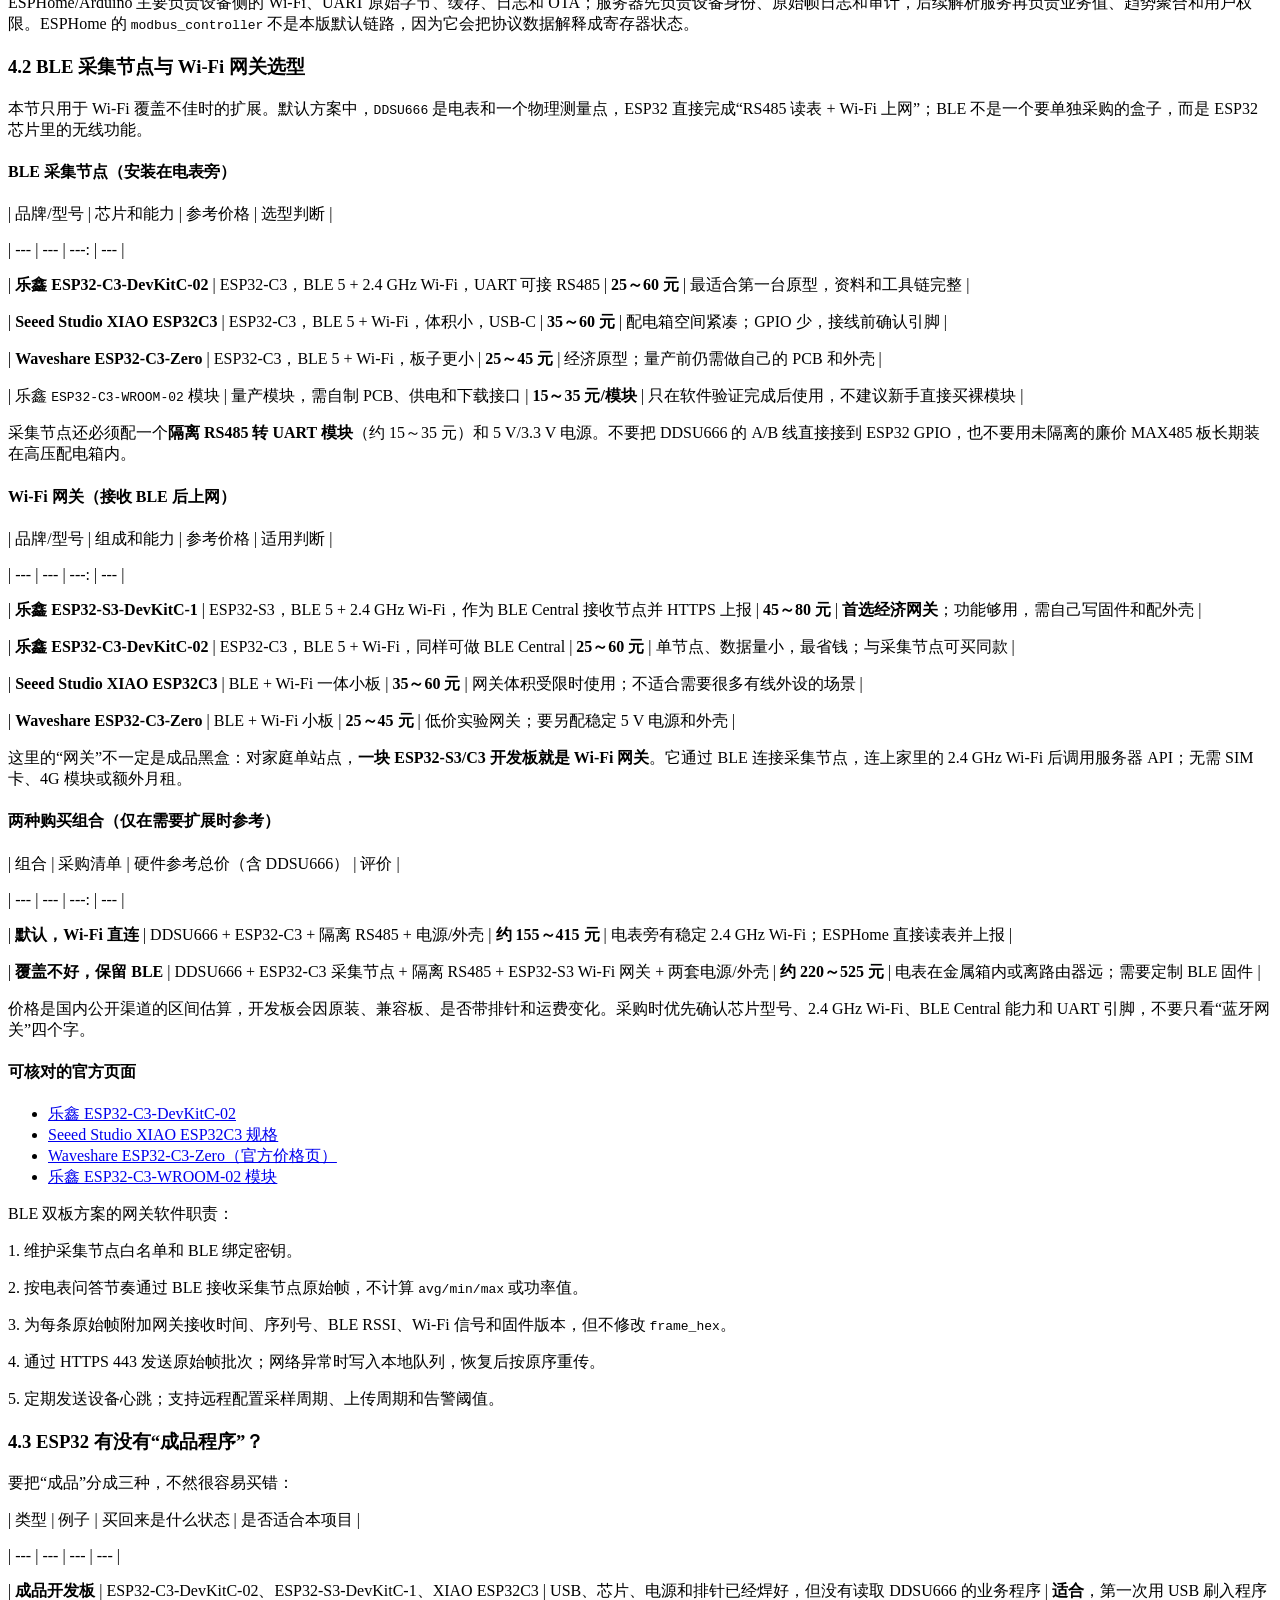
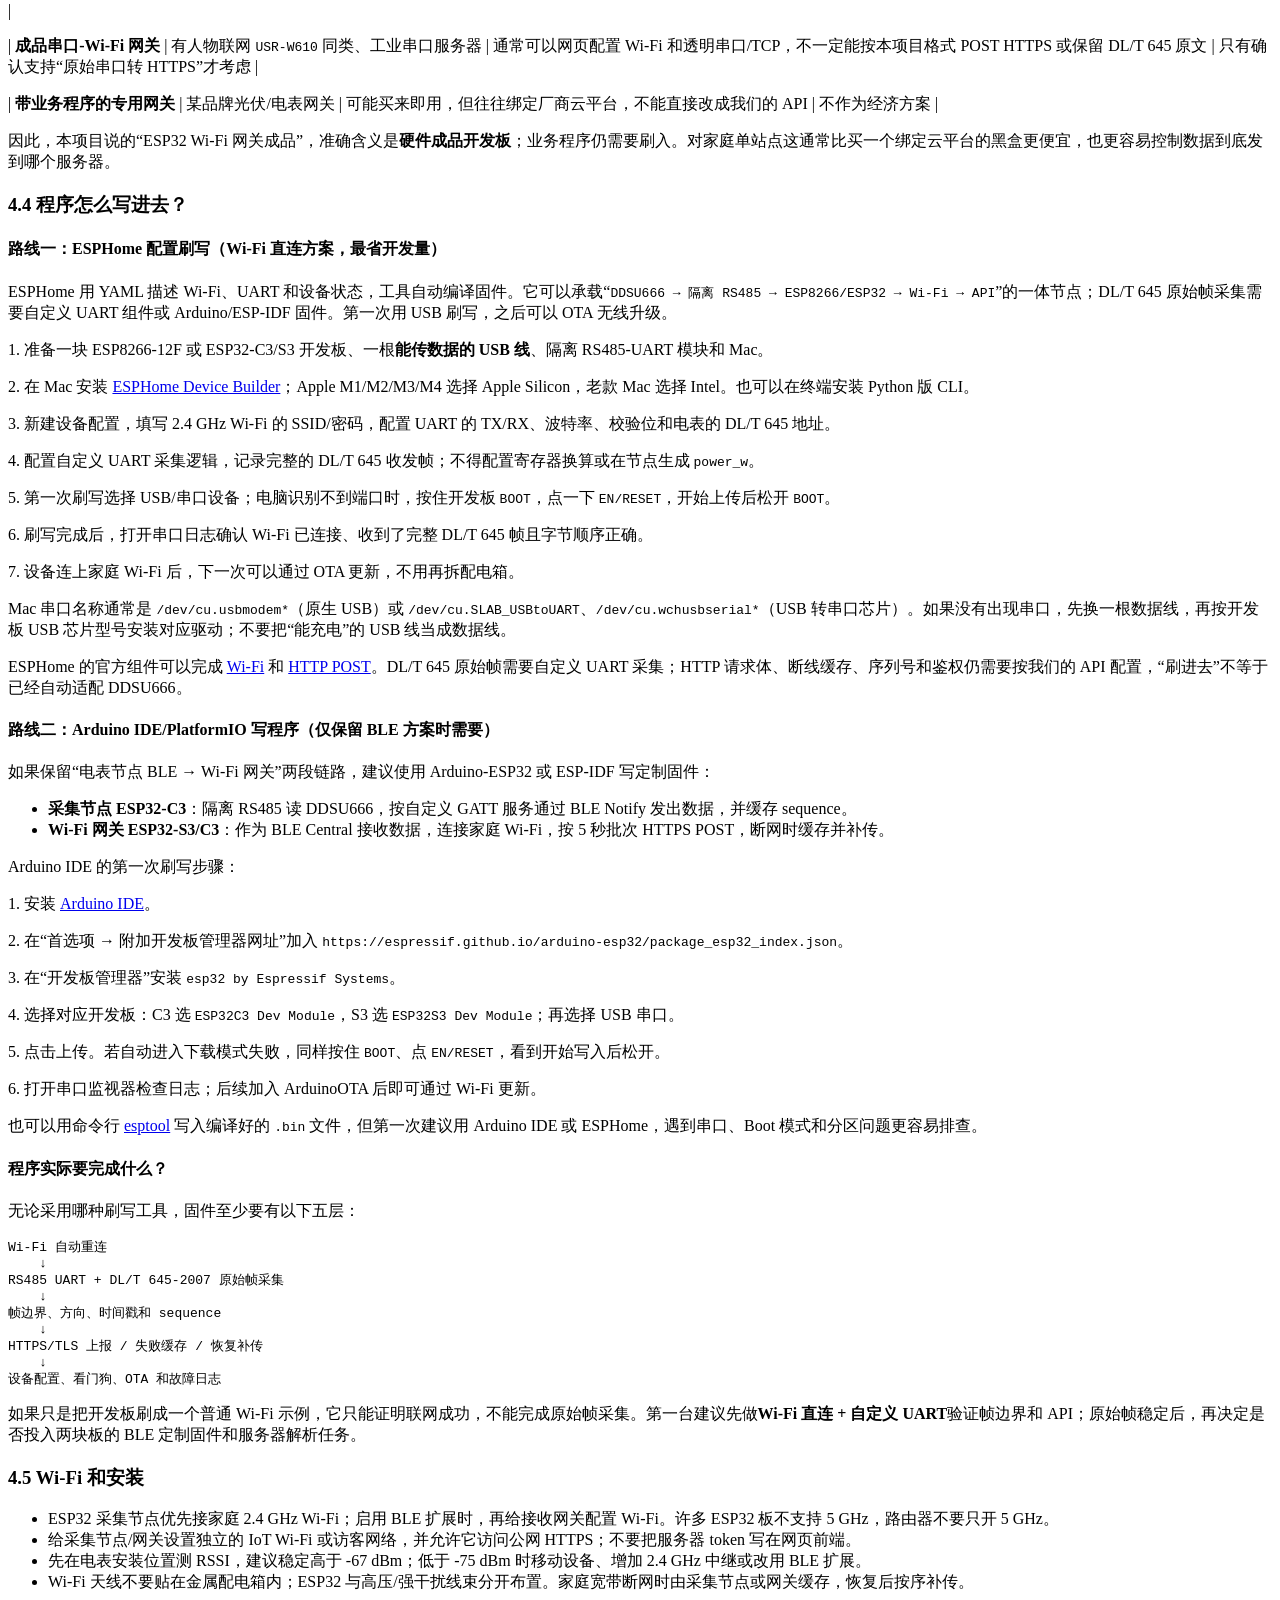
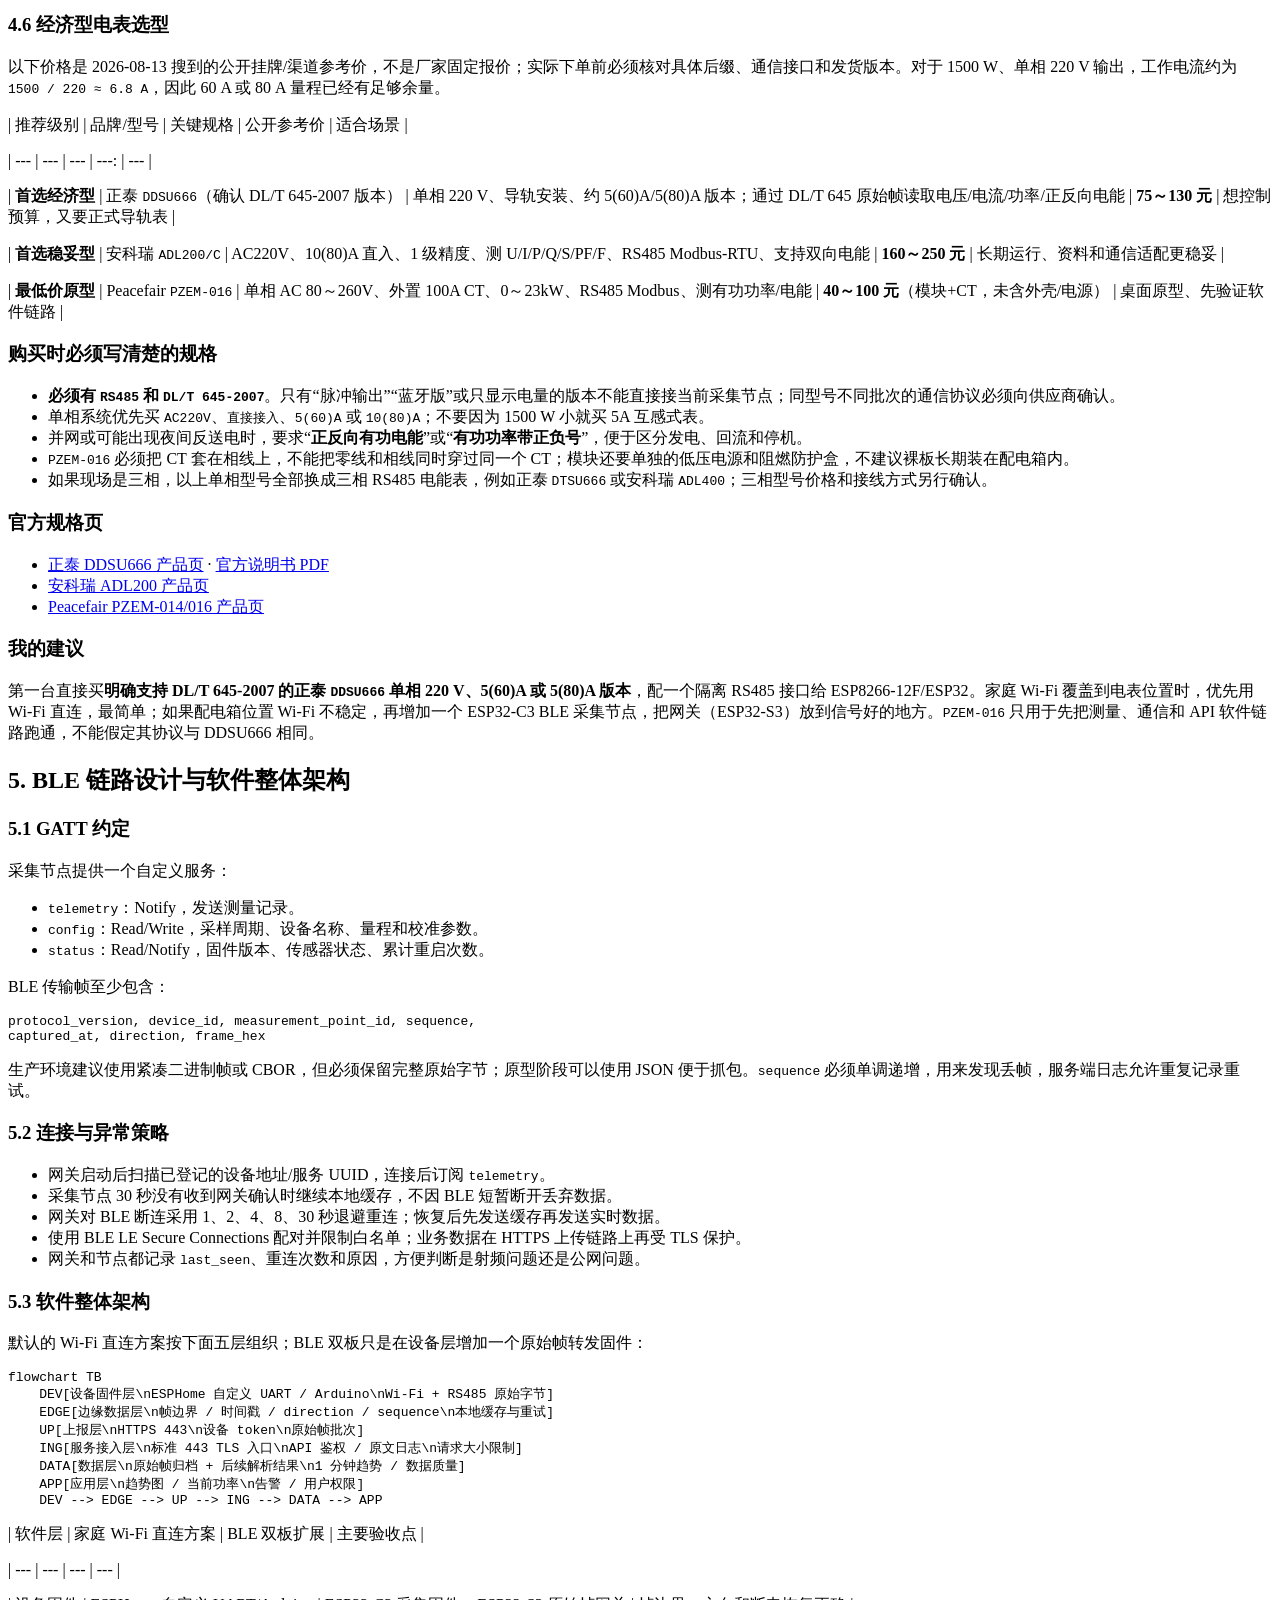
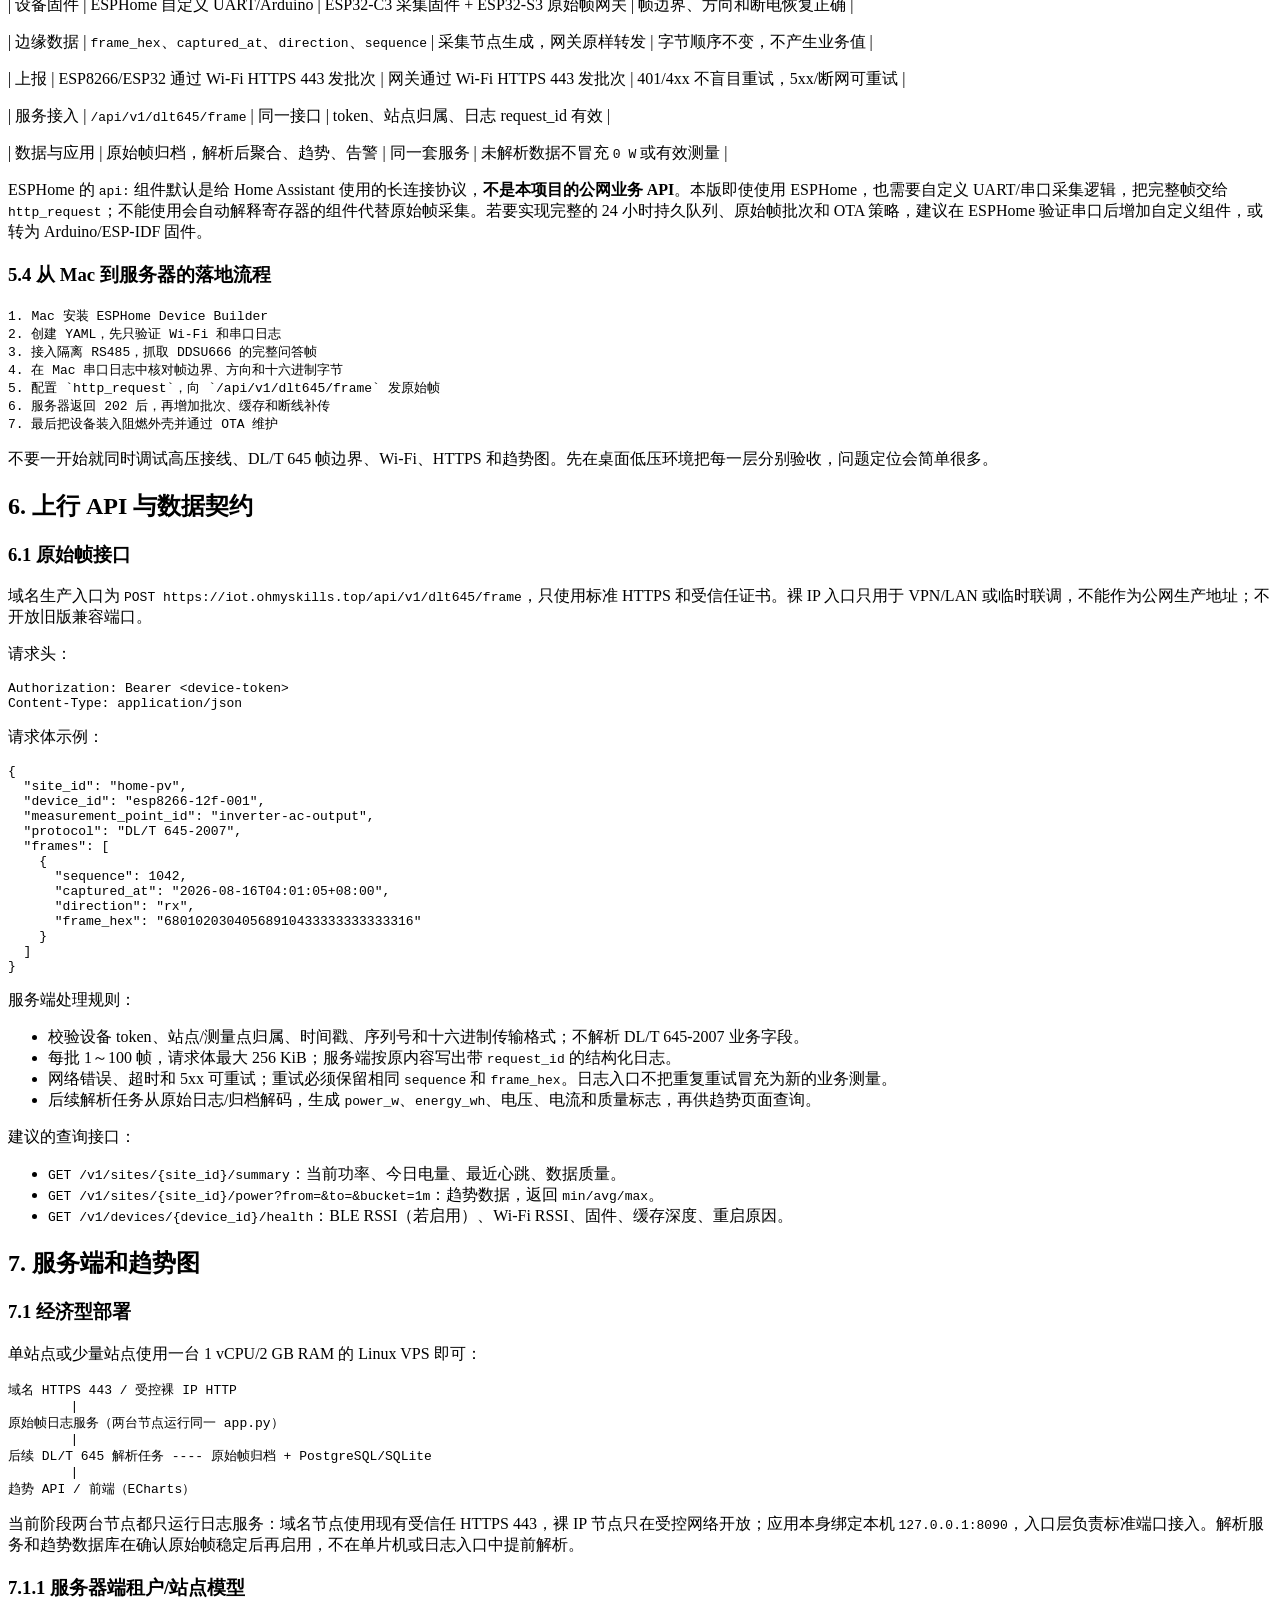
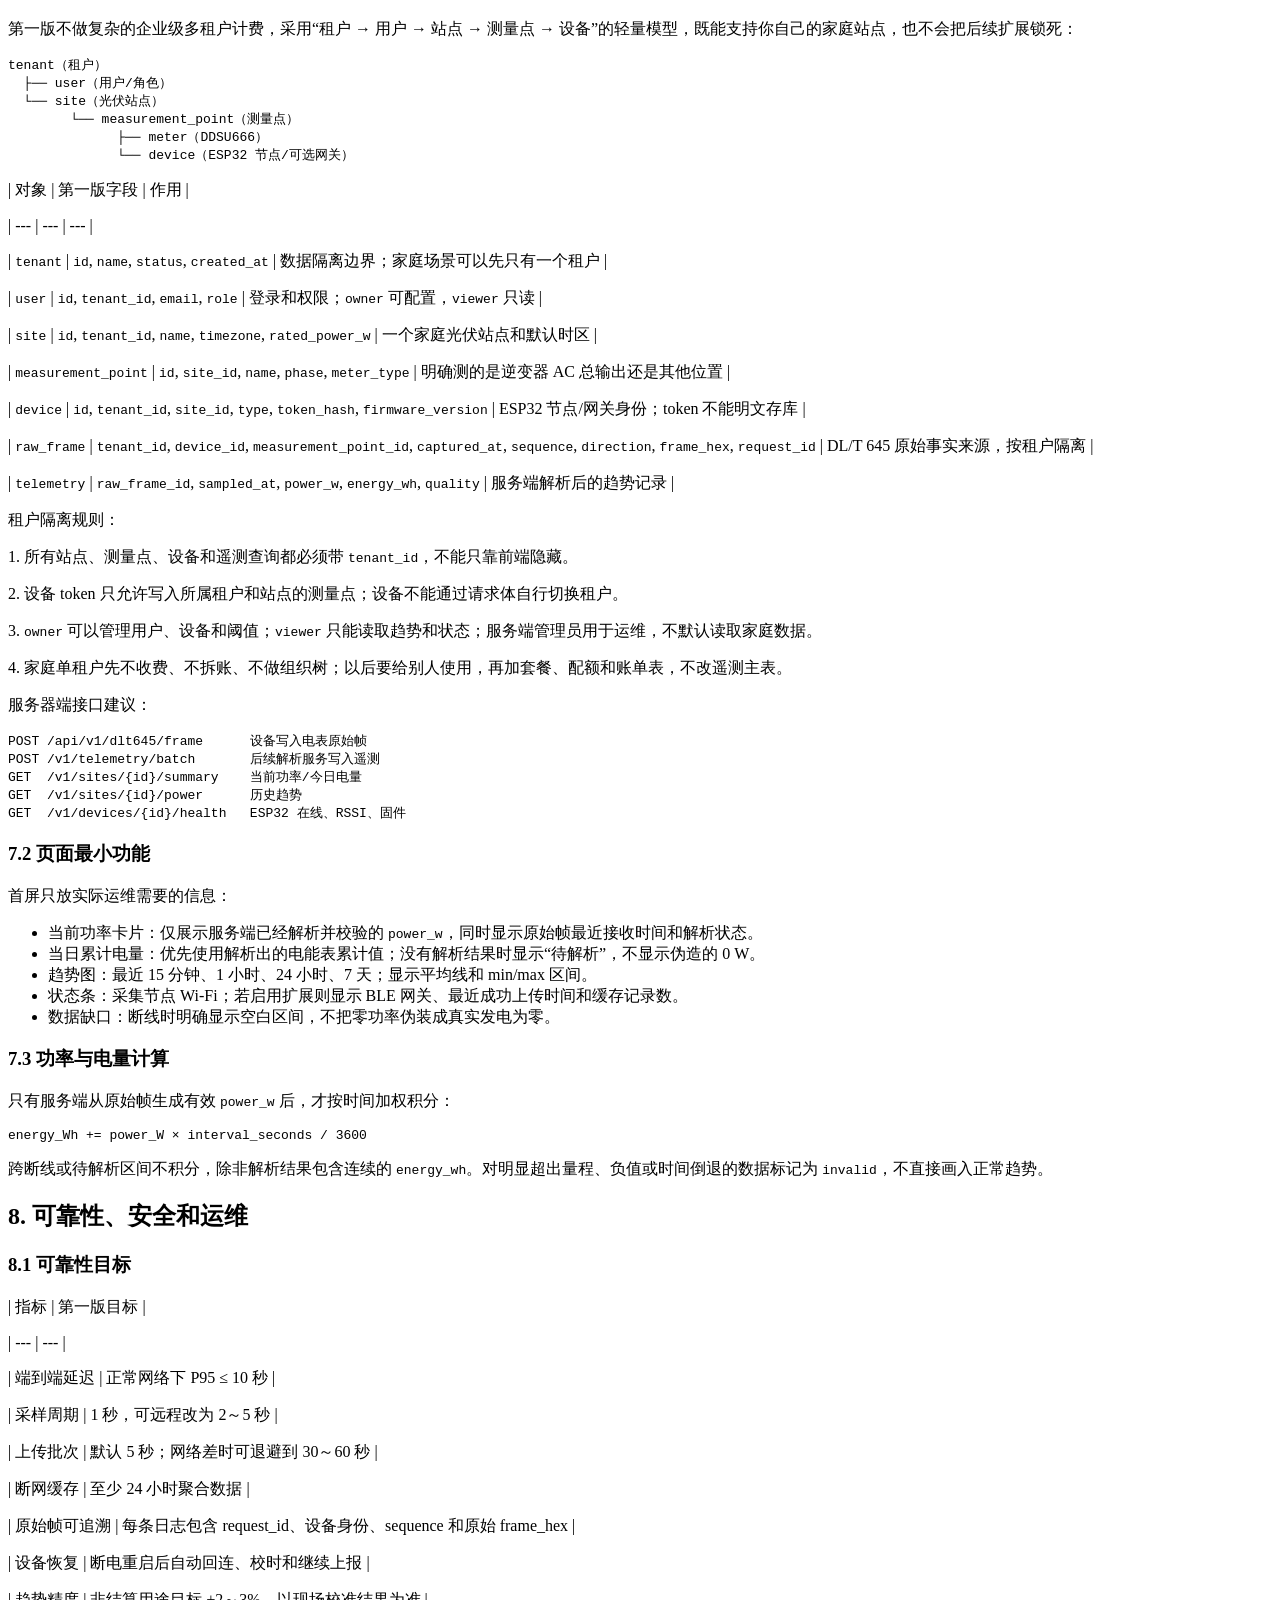
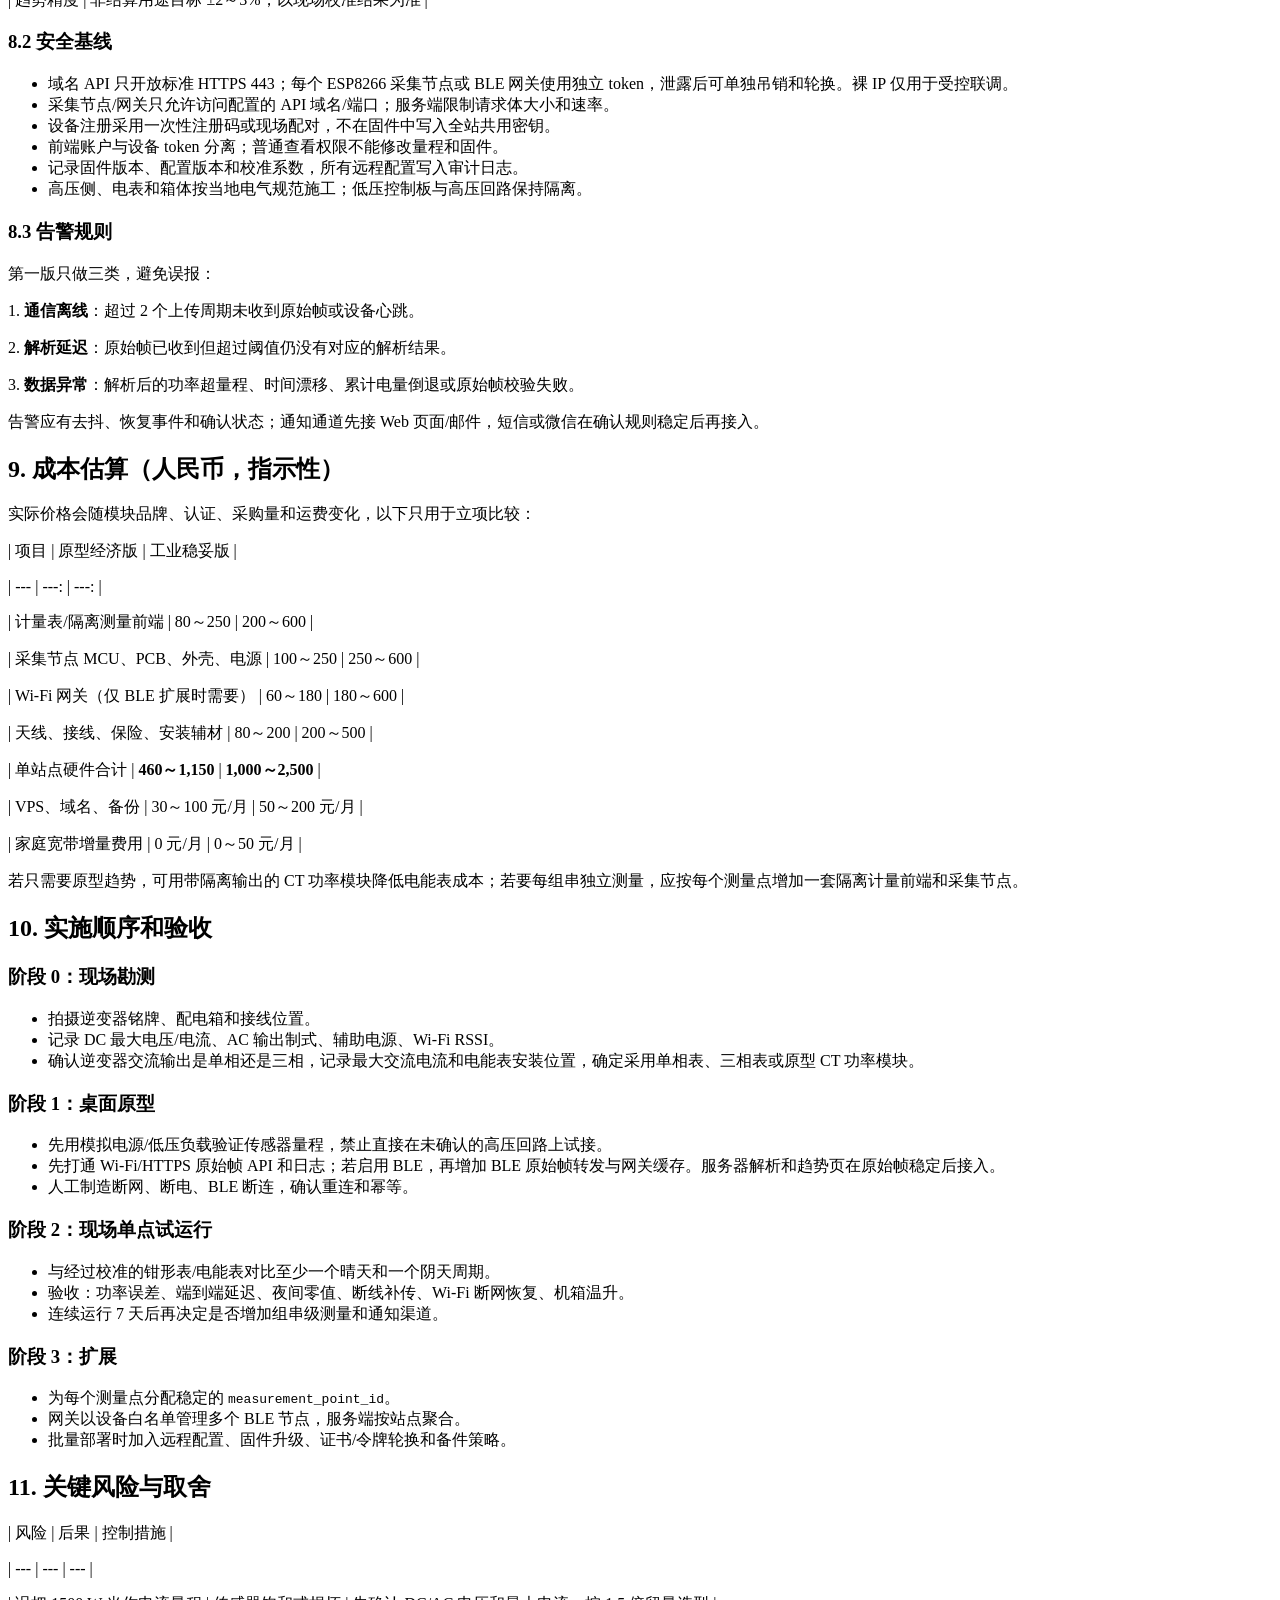
==== commit f00ebf72: "feat: add replicated IoT telemetry pipeline" ====
--- a/site/index.html
+++ b/site/index.html
@@ -21,7 +21,7 @@
       <div class="header-actions">
         <span class="status-dot" aria-hidden="true"></span>
         <span class="status-label">方案文档 · v0.8</span>
-        <a class="dashboard-link" href="/dashboard/">打开监控</a>
+      <a class="dashboard-link" href="/dashboard/frames.html">打开监控</a>
         <a class="dashboard-link" href="/doc/">API 文档</a>
         <a class="download-link" href="/方案.md" download>下载 Markdown</a>
       </div>
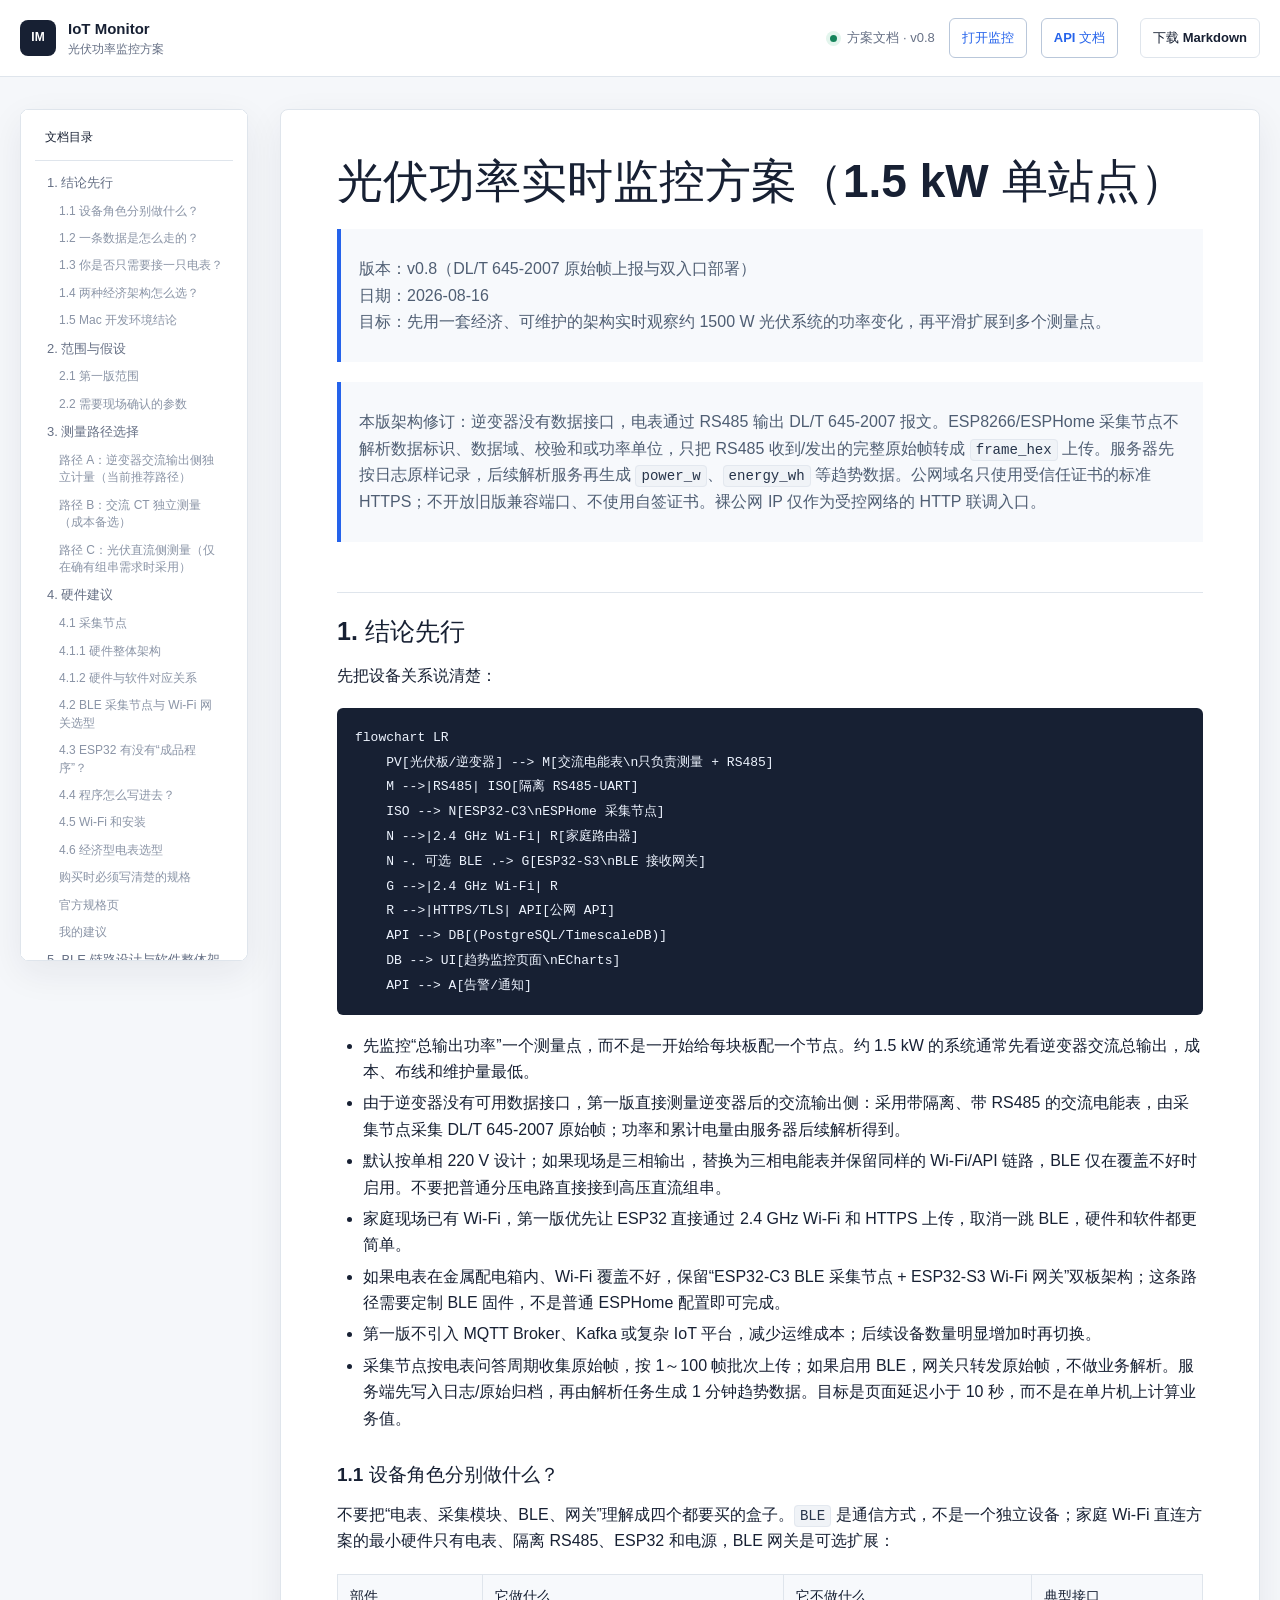
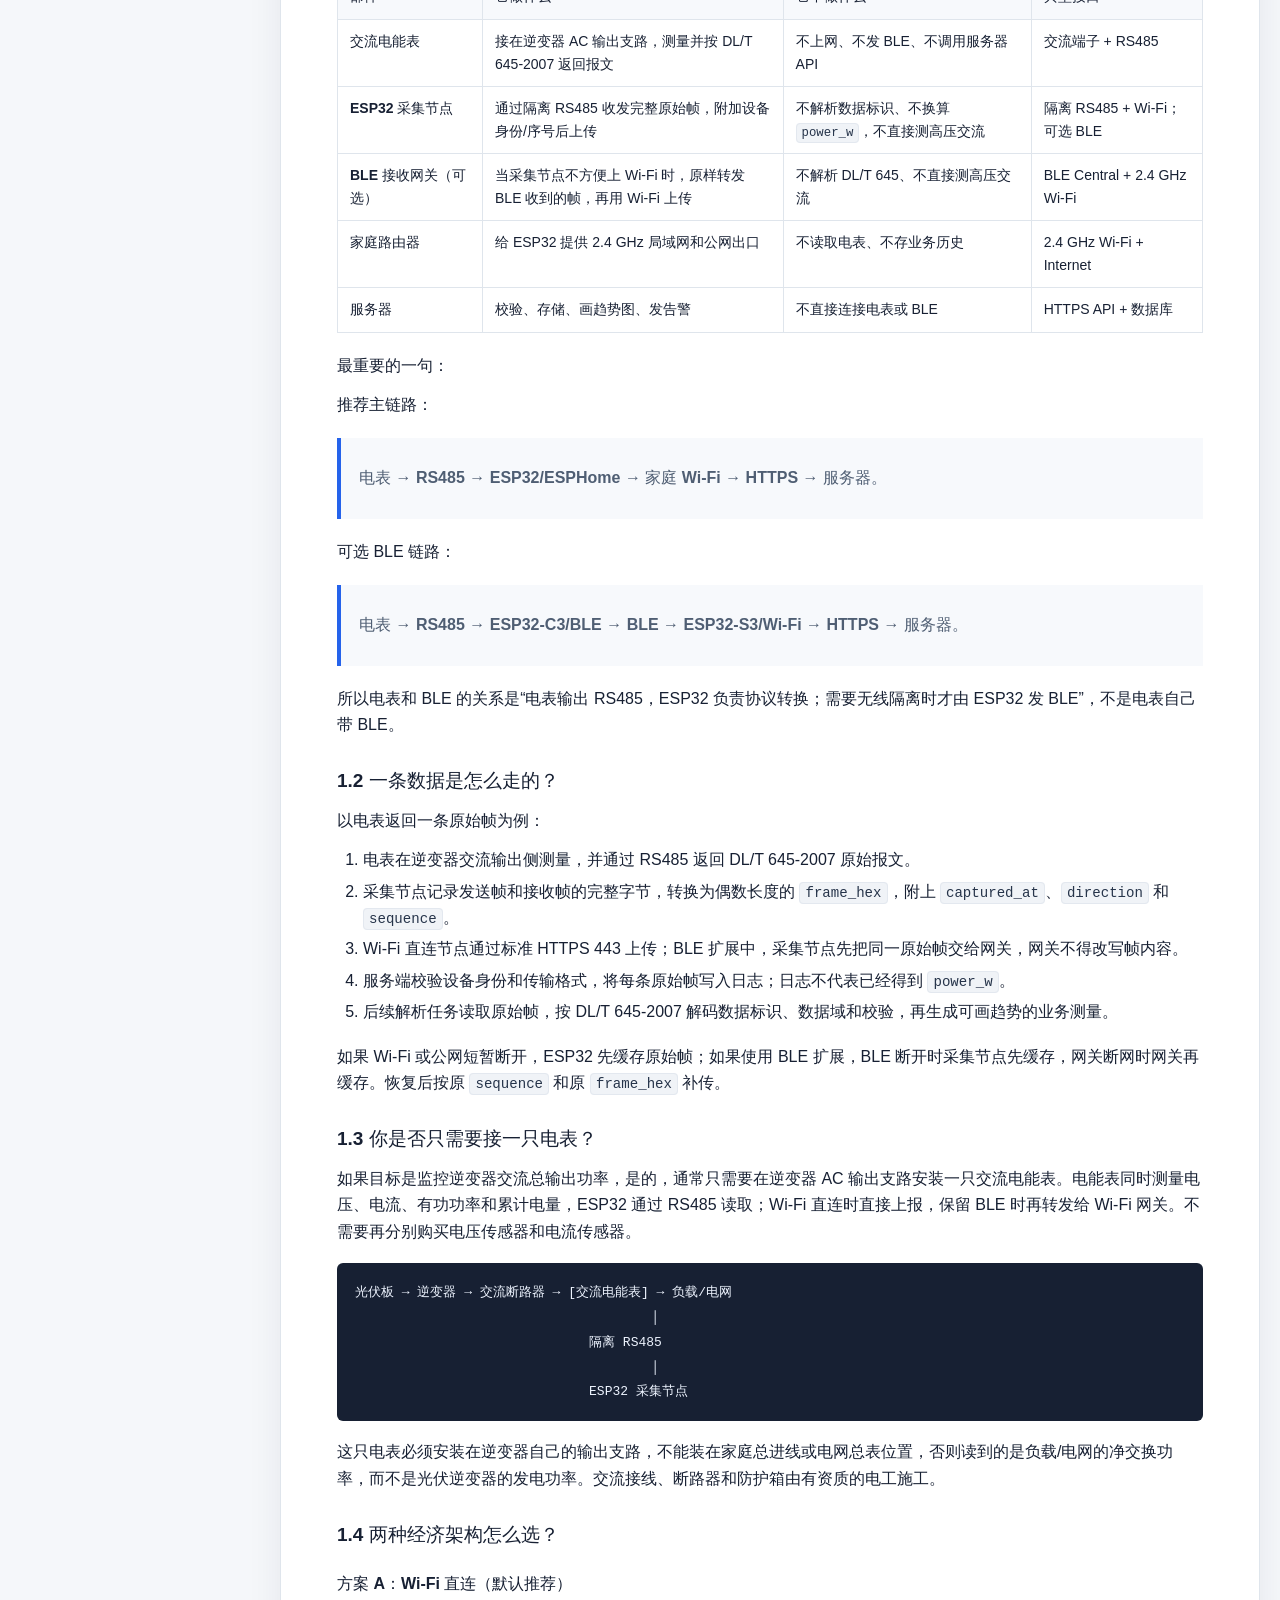
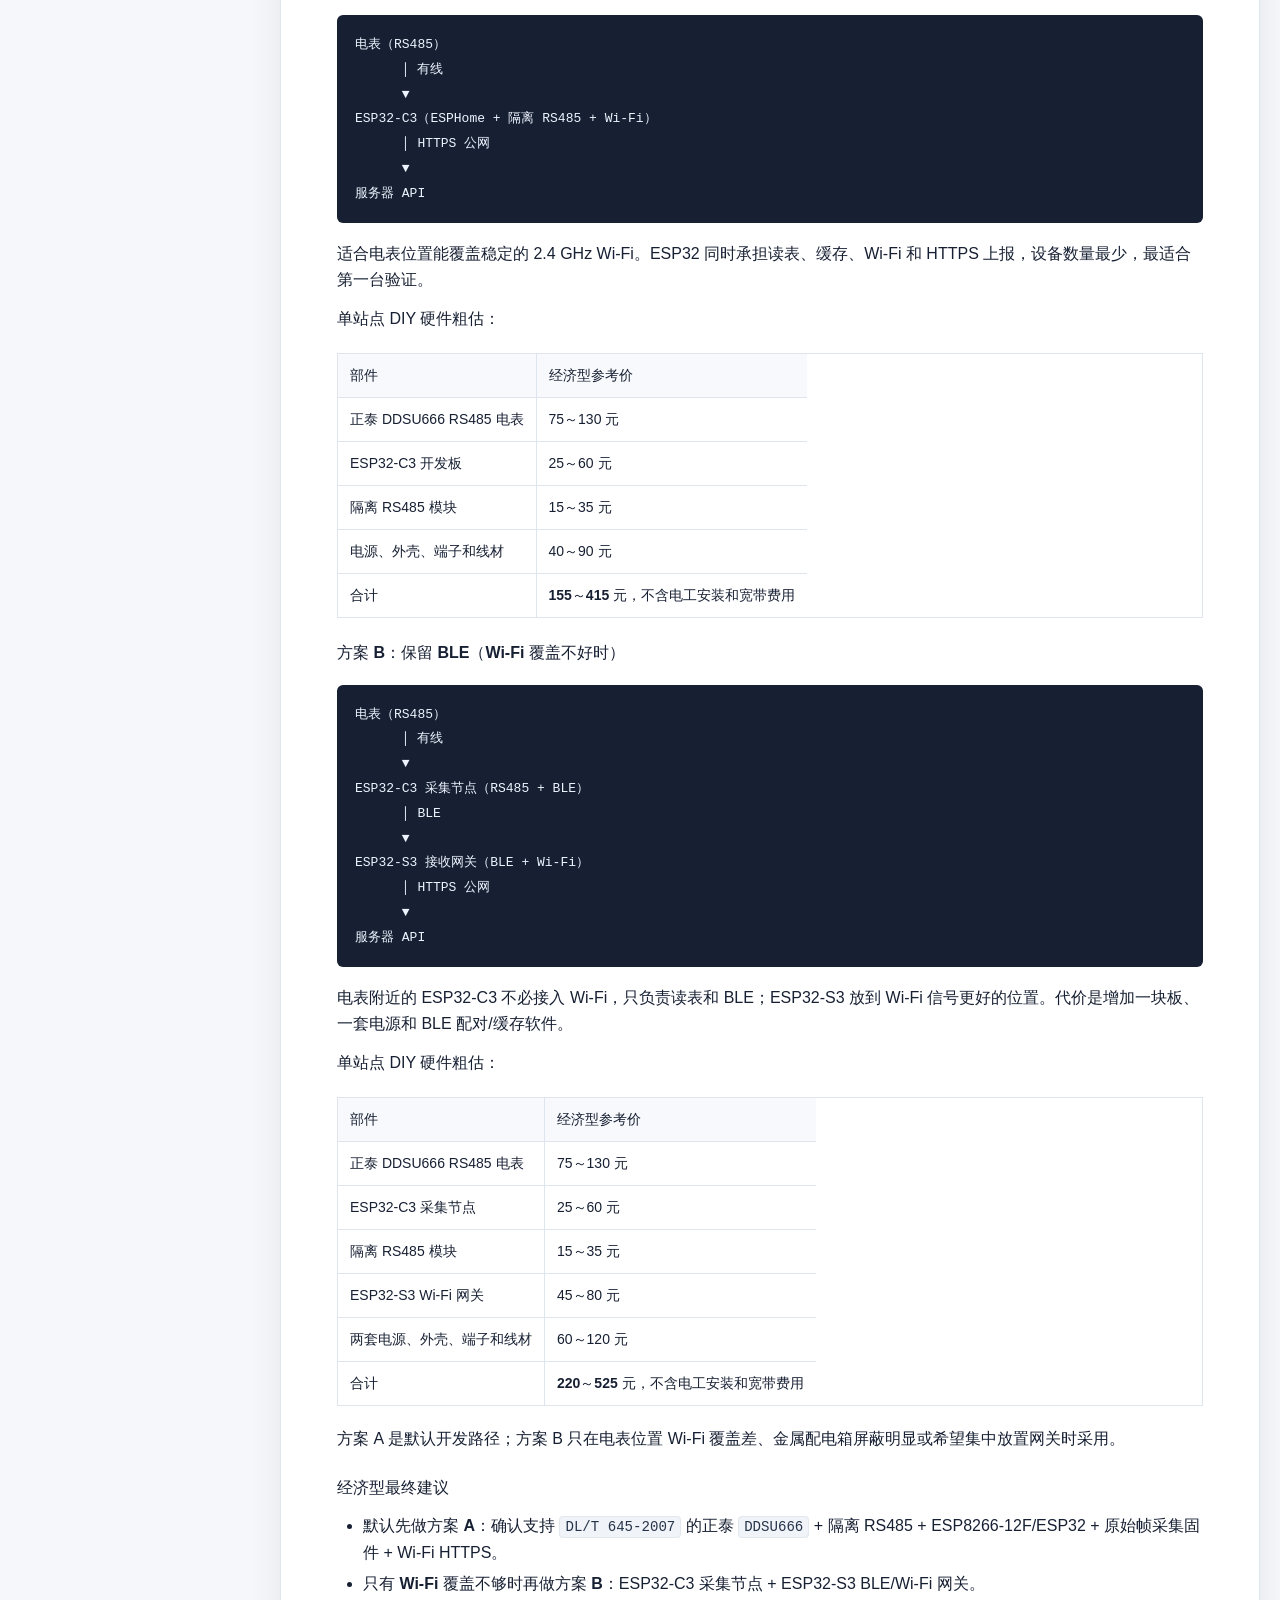
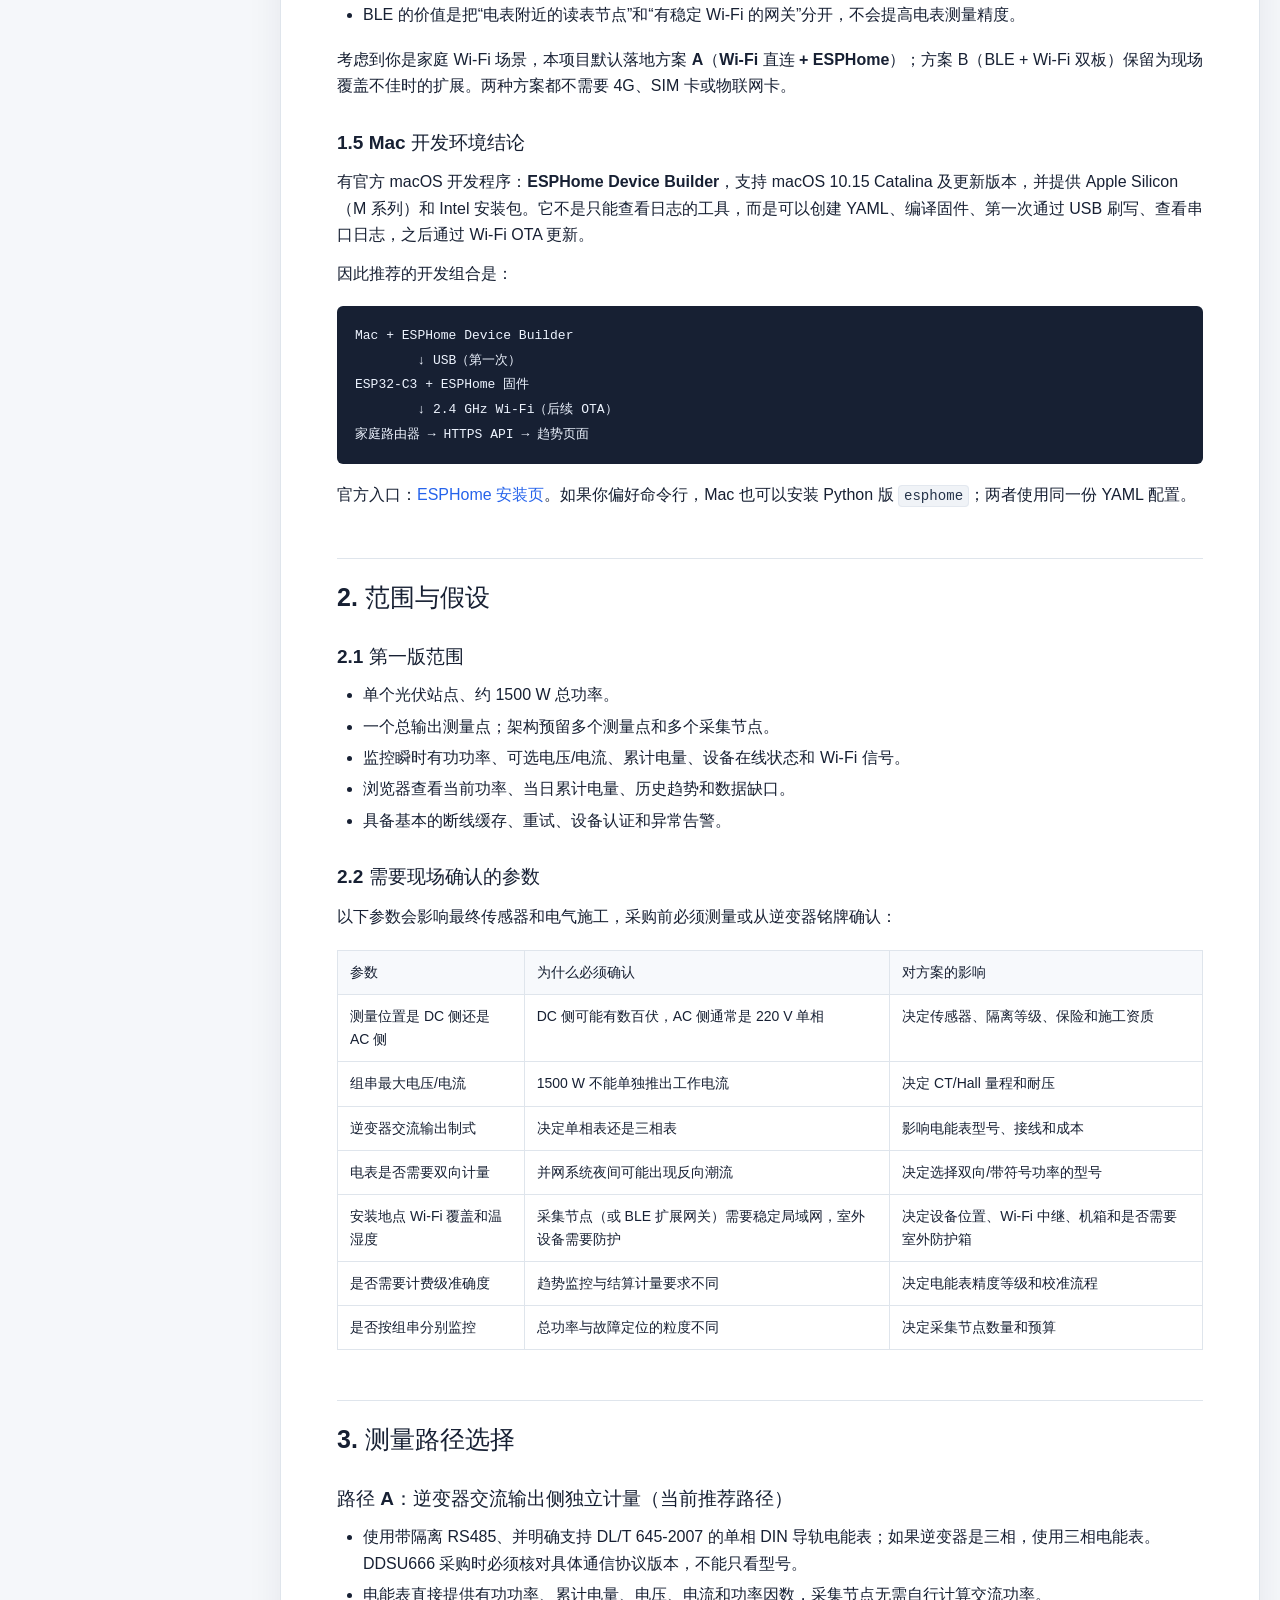
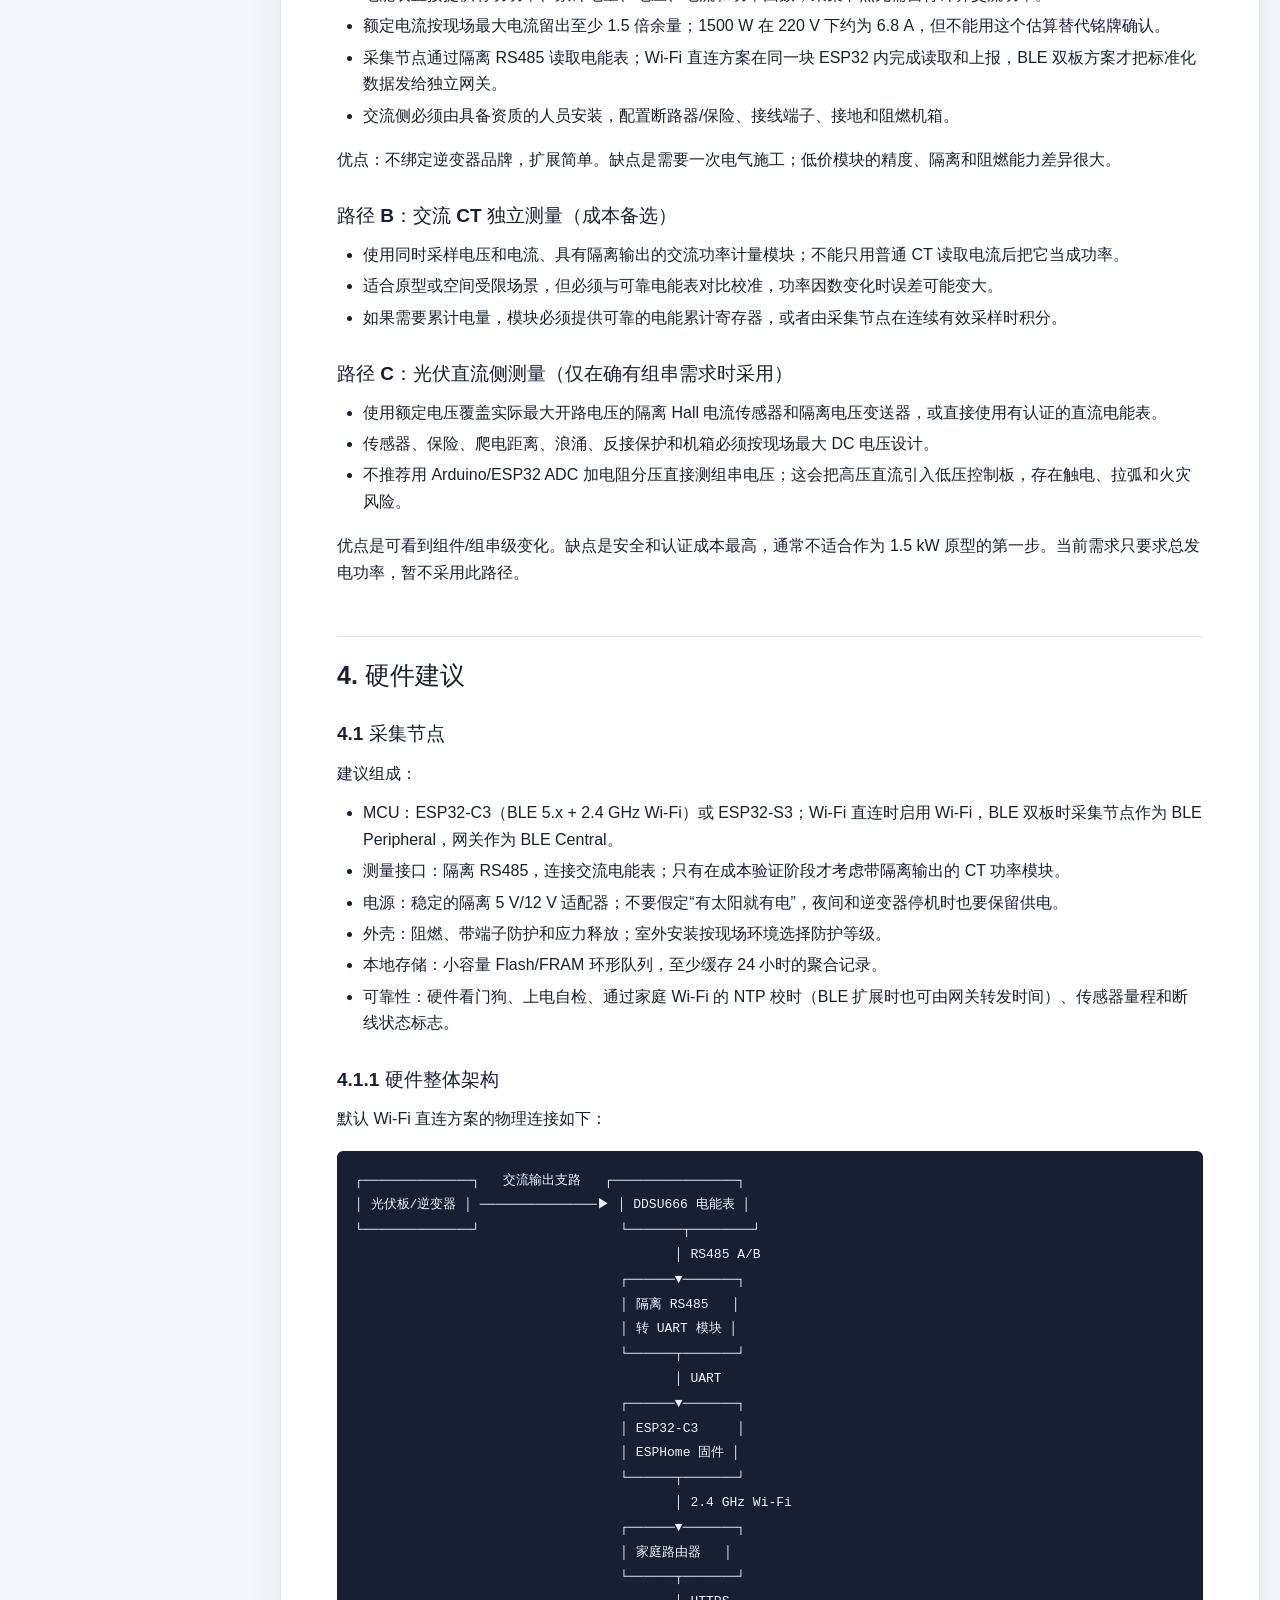
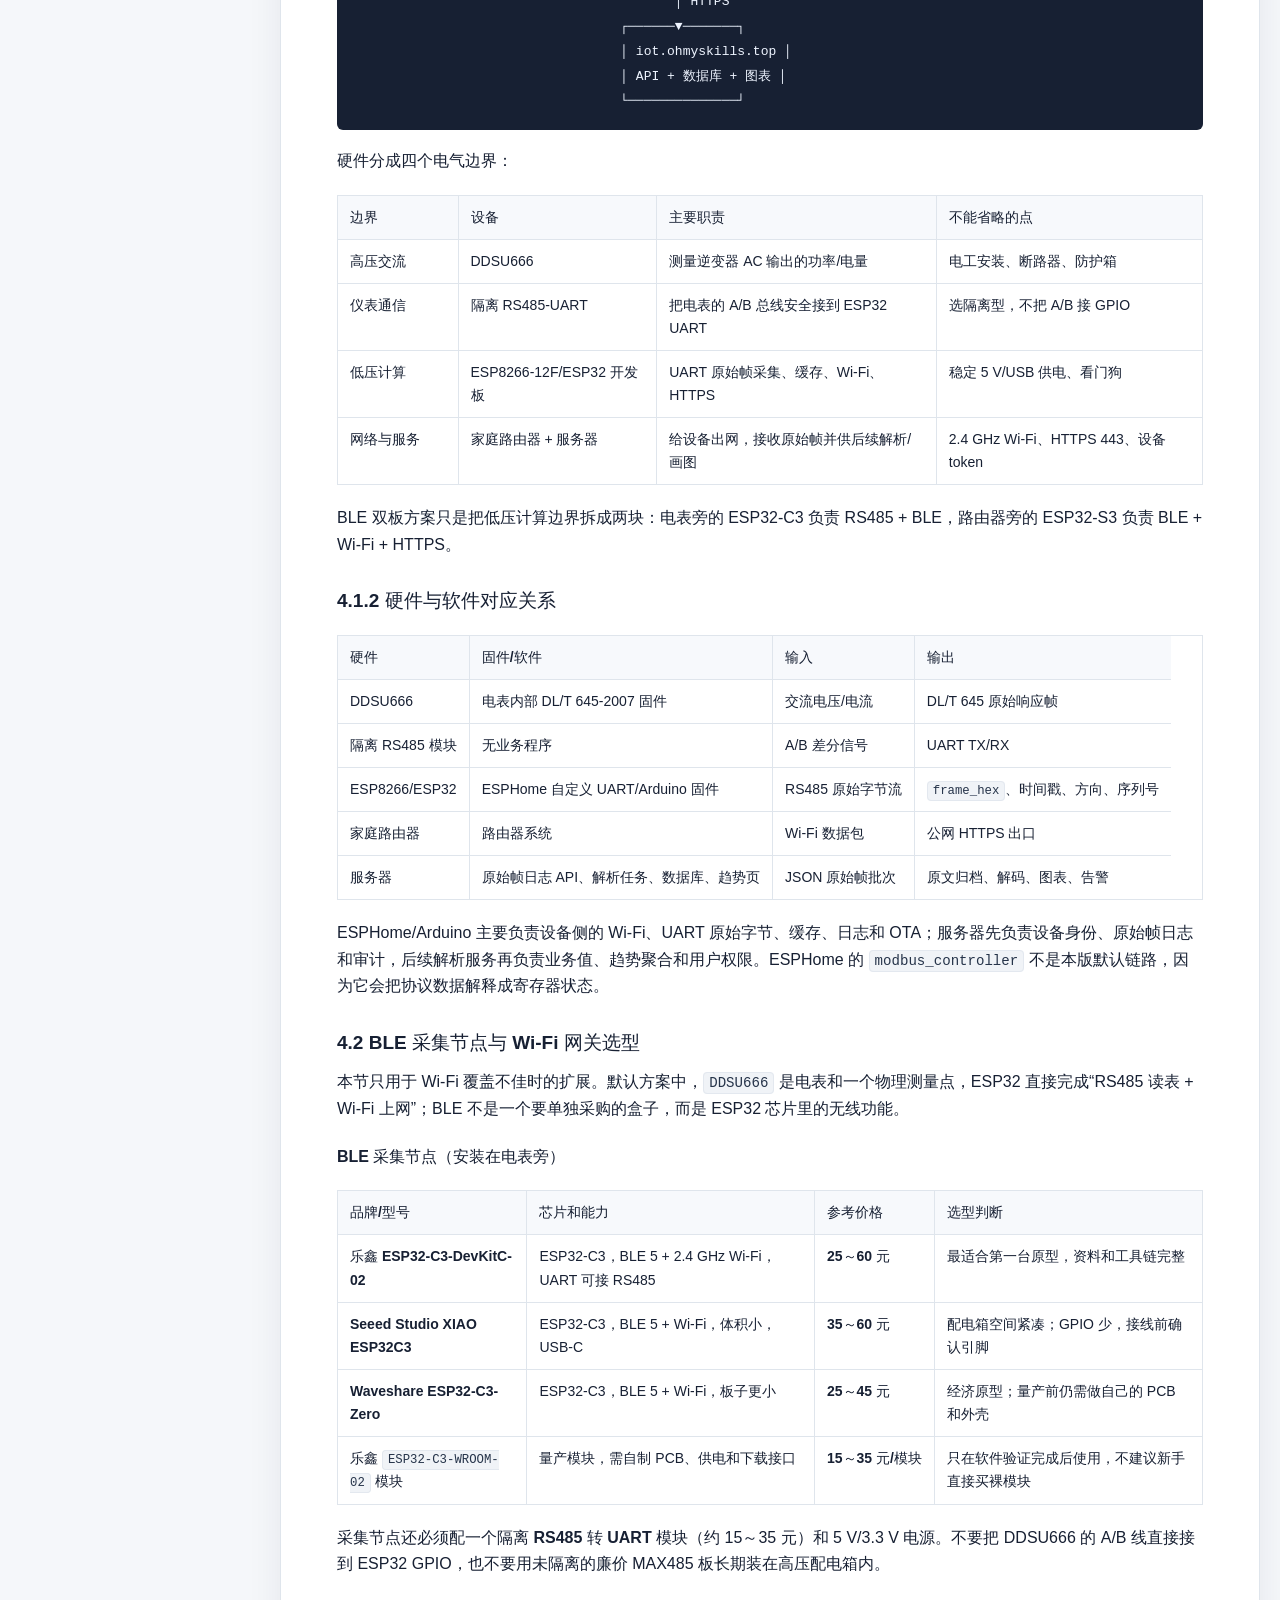
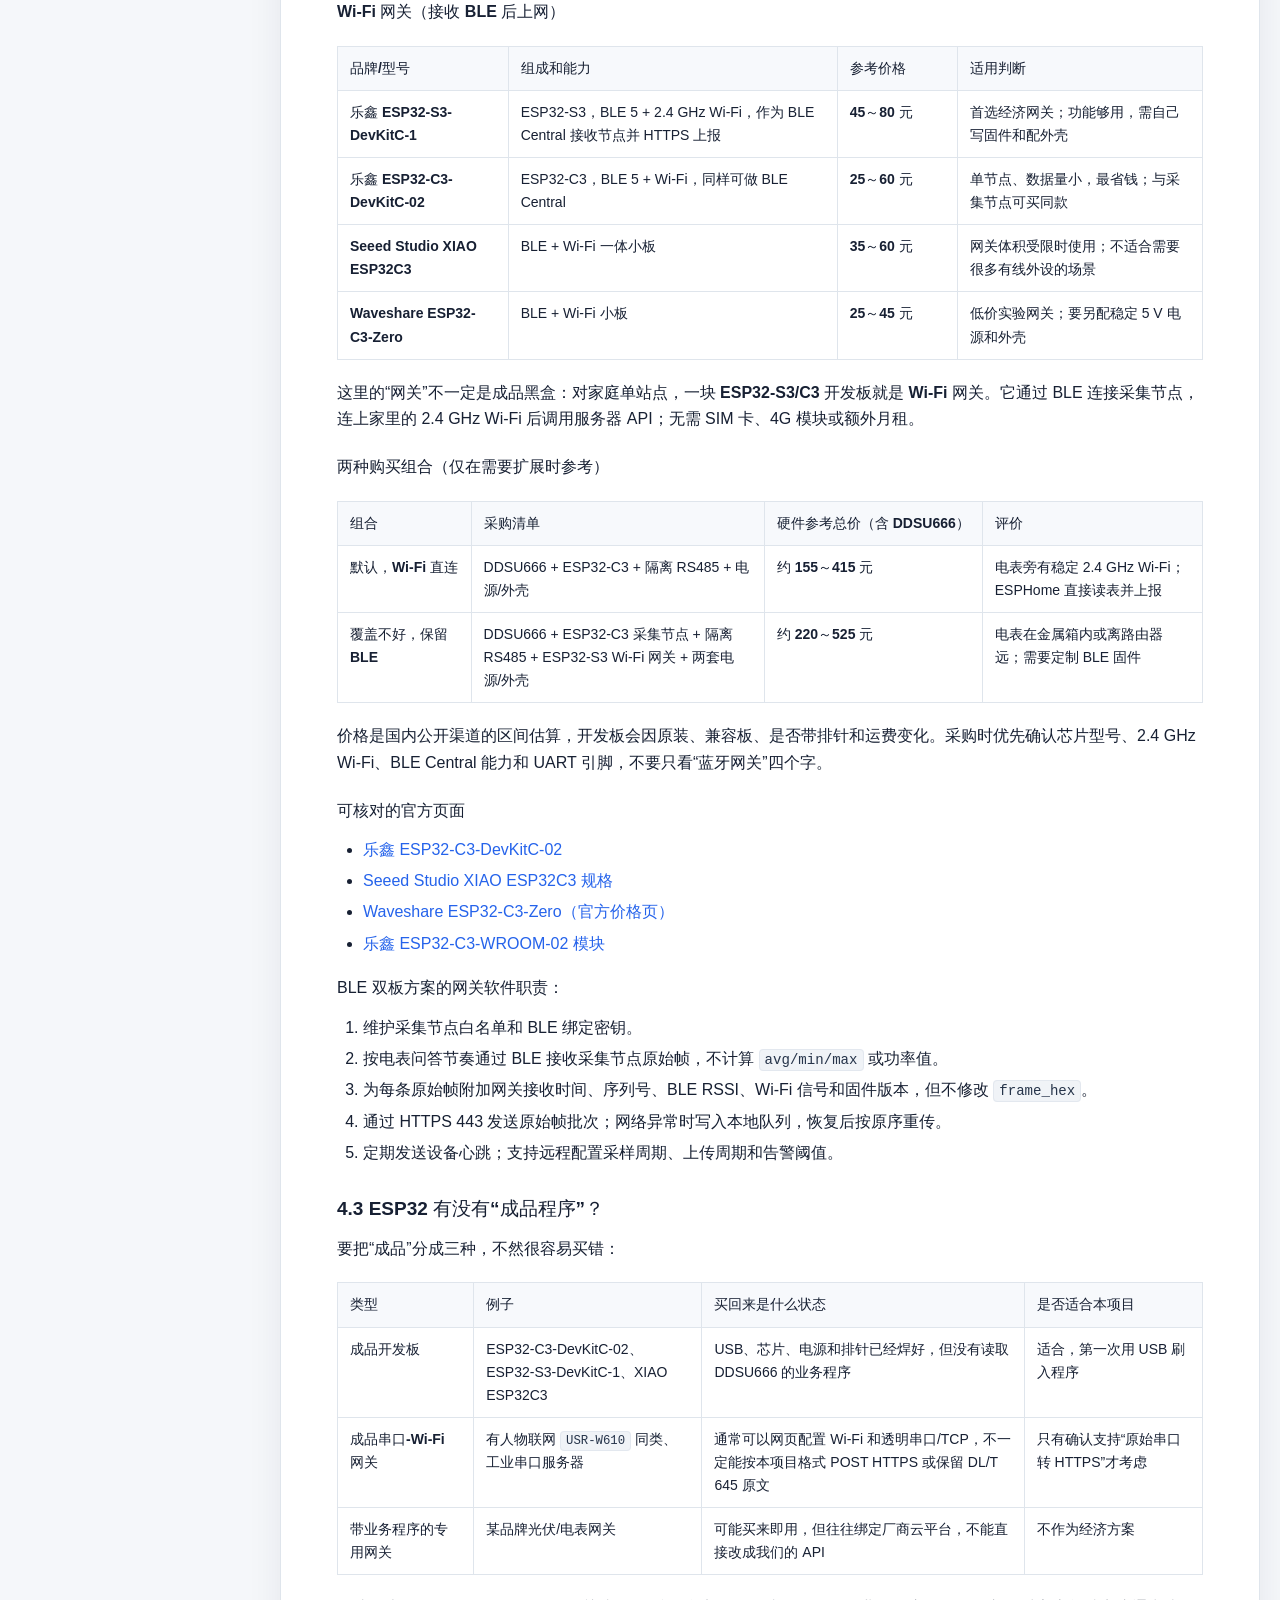
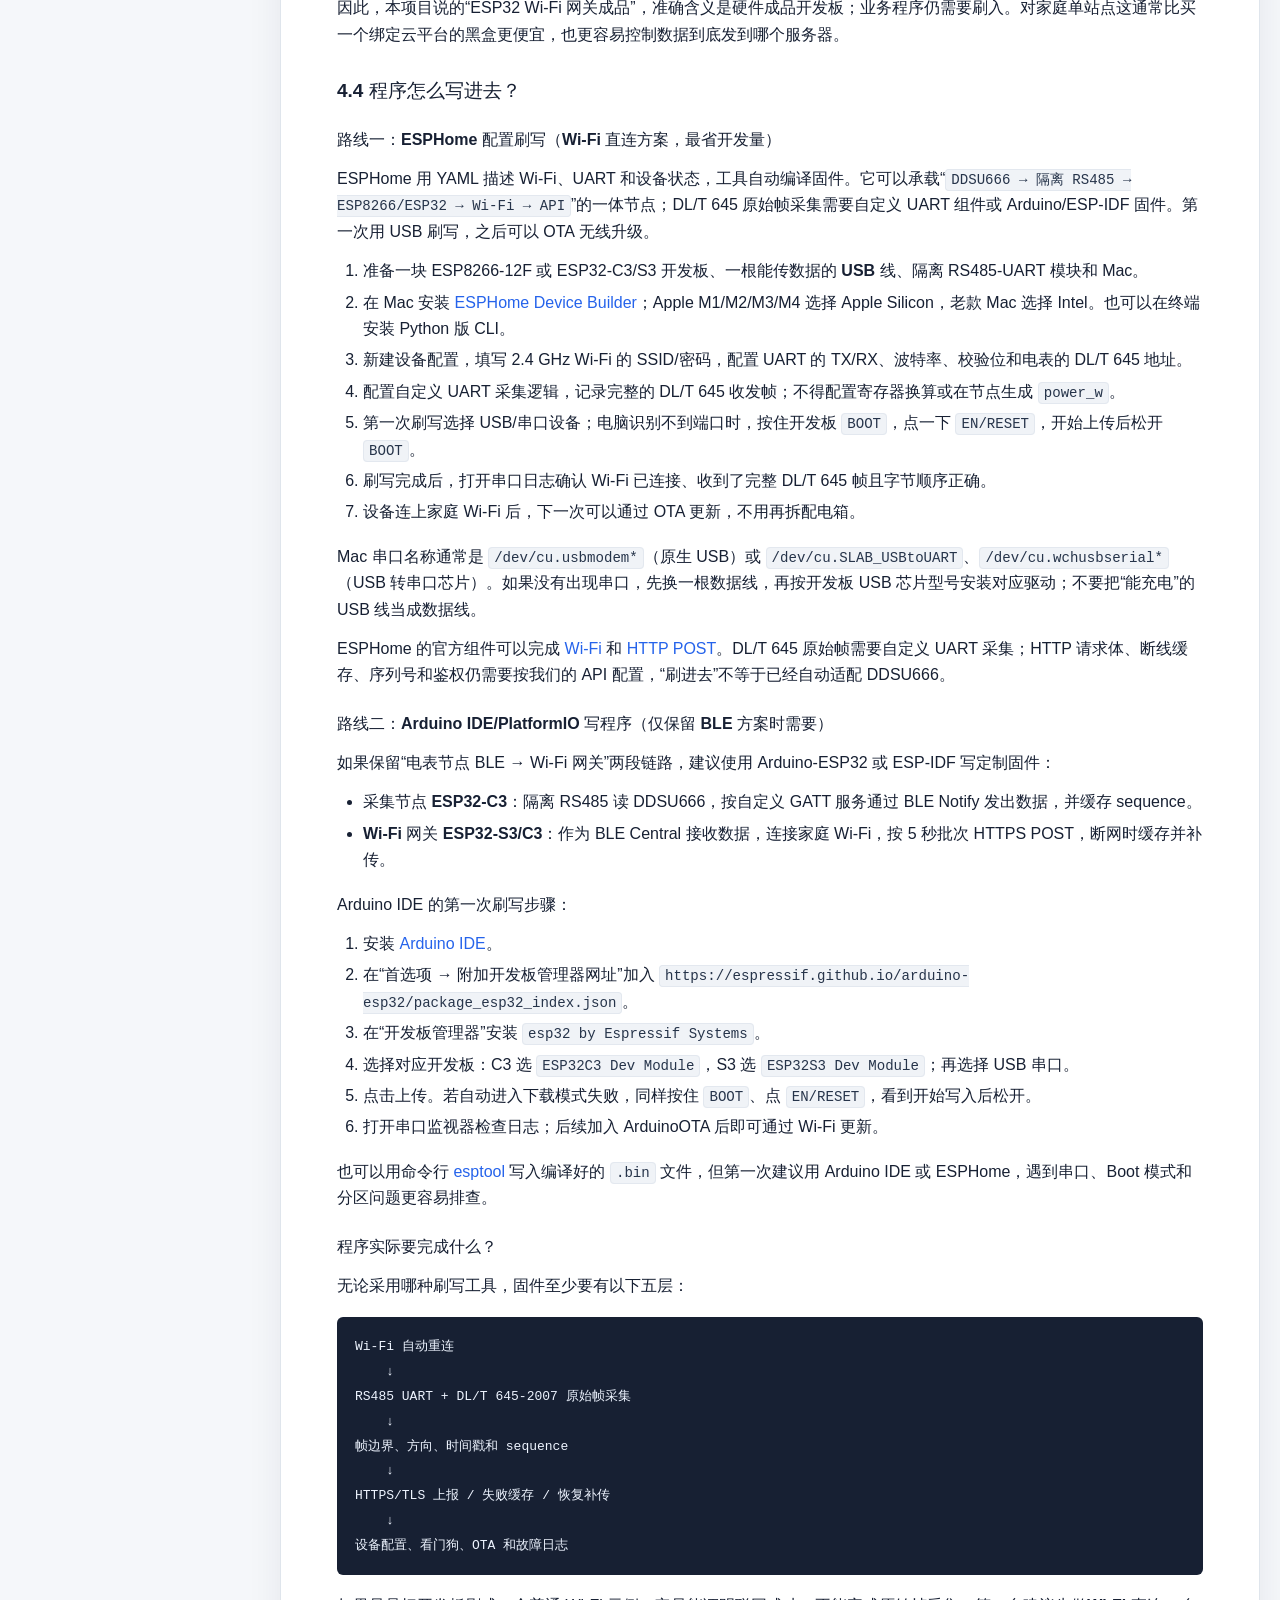
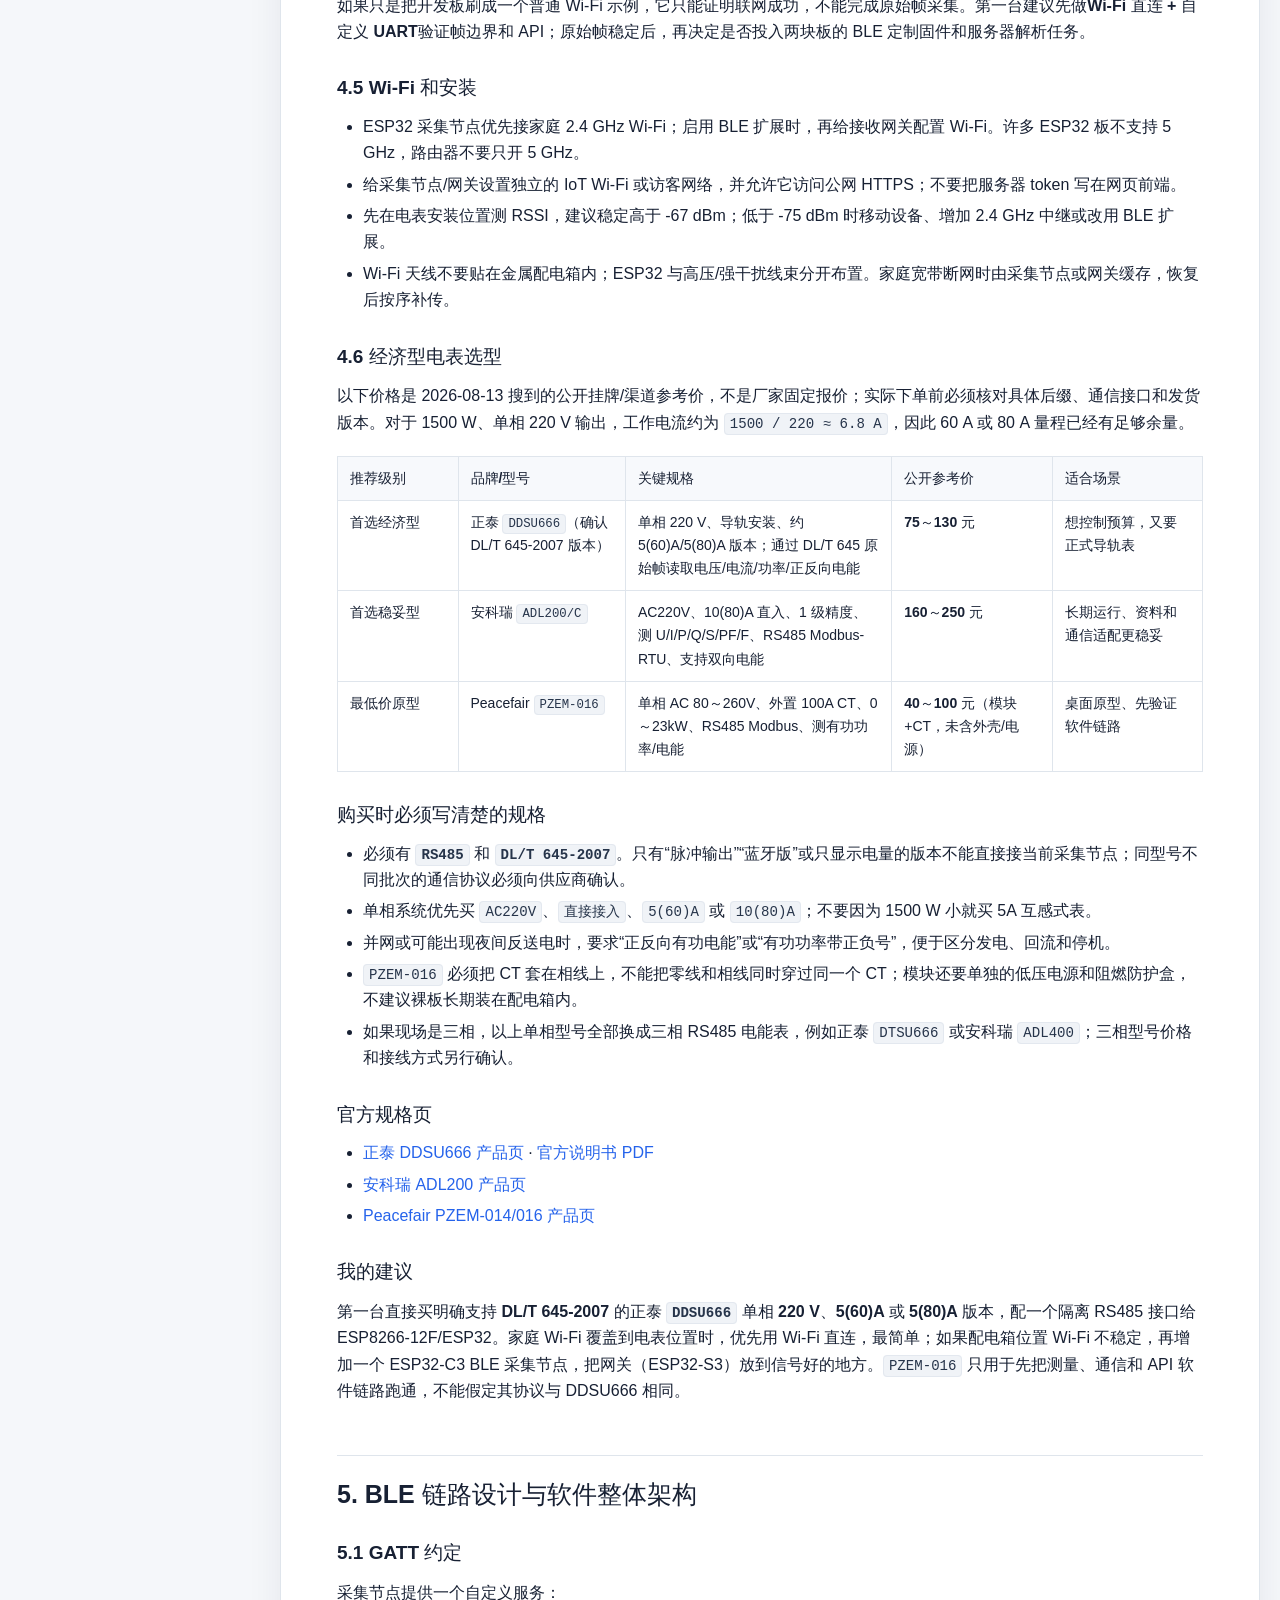
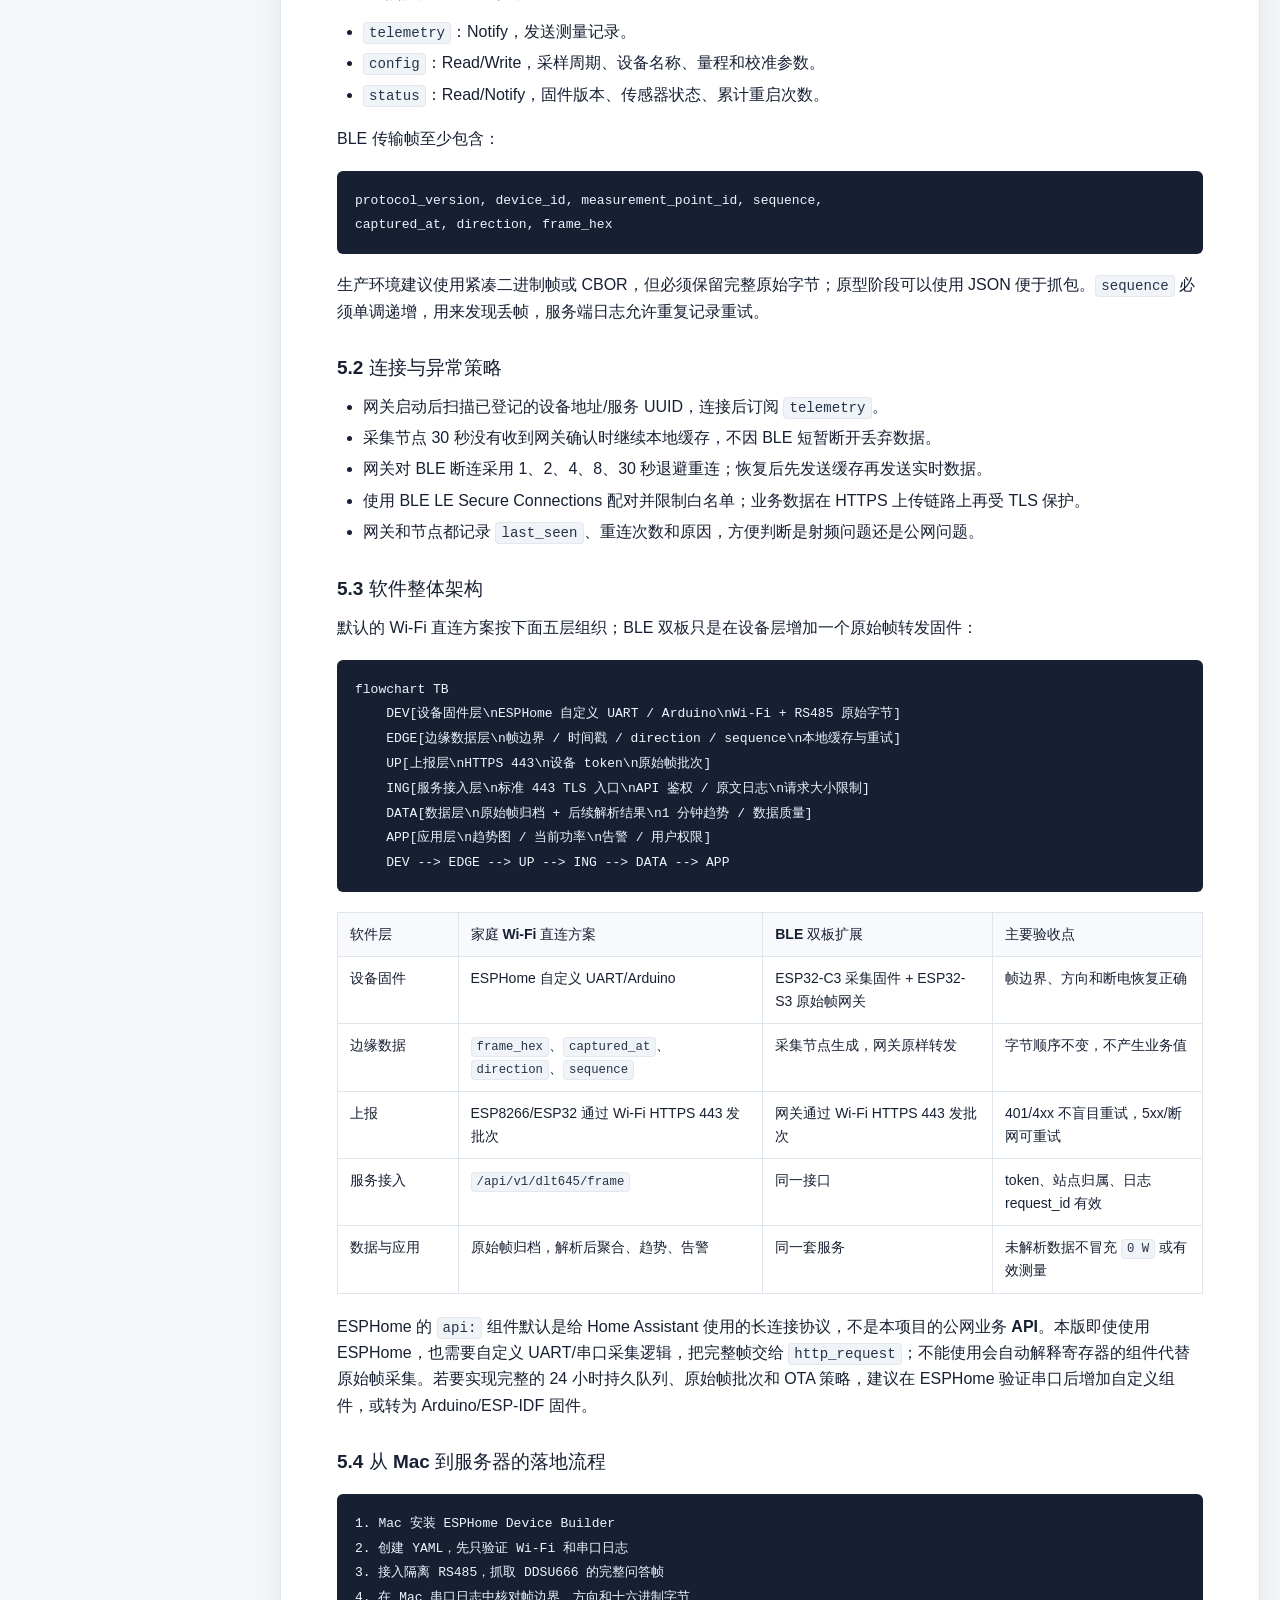
==== commit 9b6f8b2a: "feat: add IoT favicon and 154 preview deployment" ====
--- a/site/index.html
+++ b/site/index.html
@@ -5,13 +5,14 @@
   <meta name="viewport" content="width=device-width, initial-scale=1">
   <meta name="description" content="1.5 kW 光伏功率实时监控系统方案：交流电能表、ESP32/ESPHome Wi-Fi 采集节点、可选 BLE 网关和公网 API。">
   <title>光伏功率实时监控方案 | IoT Monitor</title>
-  <link rel="stylesheet" href="/styles.css">
+  <link rel="icon" type="image/svg+xml" href="./favicon.svg">
+  <link rel="stylesheet" href="./styles.css">
 </head>
 <body>
   <a class="skip-link" href="#main-content">跳到正文</a>
   <header class="site-header">
     <div class="header-inner">
-      <a class="brand" href="/" aria-label="IoT Monitor 首页">
+      <a class="brand" href="./" aria-label="IoT Monitor 首页">
         <span class="brand-mark" aria-hidden="true">IM</span>
         <span>
           <strong>IoT Monitor</strong>
@@ -21,9 +22,9 @@
       <div class="header-actions">
         <span class="status-dot" aria-hidden="true"></span>
         <span class="status-label">方案文档 · v0.8</span>
-      <a class="dashboard-link" href="/dashboard/frames.html">打开监控</a>
-        <a class="dashboard-link" href="/doc/">API 文档</a>
-        <a class="download-link" href="/方案.md" download>下载 Markdown</a>
+      <a class="dashboard-link" href="./dashboard/frames.html">打开监控</a>
+        <a class="dashboard-link" href="./doc/">API 文档</a>
+        <a class="download-link" href="./方案.md" download>下载 Markdown</a>
       </div>
     </div>
   </header>
@@ -37,7 +38,7 @@
     <main id="main-content" class="document" tabindex="-1">
       <div class="mobile-toolbar">
         <button id="toc-toggle" type="button" aria-expanded="false" aria-controls="toc-panel-mobile">显示目录</button>
-        <a href="/方案.md" download>下载 Markdown</a>
+        <a href="./方案.md" download>下载 Markdown</a>
       </div>
       <div id="toc-panel-mobile" class="mobile-toc" hidden>
         <nav id="toc-mobile" aria-label="移动端文档目录"></nav>
@@ -47,7 +48,7 @@
       </article>
       <footer class="document-footer">
         <span>IoT Monitor · 方案阶段</span>
-        <a href="/方案.md">查看原始 Markdown</a>
+        <a href="./方案.md">查看原始 Markdown</a>
       </footer>
     </main>
   </div>
@@ -130,7 +131,7 @@
         toggle.textContent = open ? '隐藏目录' : '显示目录';
       });
 
-      fetch('/content.html', { headers: { 'Accept': 'text/html' } })
+      fetch('./content.html', { headers: { 'Accept': 'text/html' } })
         .then((response) => {
           if (!response.ok) throw new Error('content request failed');
           return response.text();
@@ -140,7 +141,7 @@
           buildToc();
           tocMobile.querySelectorAll('a').forEach((link) => link.addEventListener('click', closeMobileToc));
         })
-        .catch(() => fetch('/方案.md'))
+        .catch(() => fetch('./方案.md'))
         .then((response) => response && response.text ? response.text() : '')
         .then((markdown) => {
           if (markdown && content.querySelector('.loading')) {
--- a/site/styles.css
+++ b/site/styles.css
@@ -0,0 +1,104 @@
+:root {
+  color-scheme: light;
+  --ink: #172033;
+  --muted: #667085;
+  --subtle: #8a94a6;
+  --line: #dfe5ec;
+  --surface: #ffffff;
+  --canvas: #f5f7fa;
+  --accent: #2563eb;
+  --accent-soft: #eaf1ff;
+  --good: #16845b;
+  --code: #f0f3f7;
+  --shadow: 0 12px 36px rgba(23, 32, 51, 0.07);
+  font-family: Inter, ui-sans-serif, -apple-system, BlinkMacSystemFont, "Segoe UI", "PingFang SC", "Hiragino Sans GB", "Microsoft YaHei", sans-serif;
+  font-synthesis: none;
+}
+
+* { box-sizing: border-box; }
+html { scroll-behavior: smooth; }
+body { margin: 0; background: var(--canvas); color: var(--ink); font-size: 16px; line-height: 1.65; }
+a { color: var(--accent); text-decoration: none; }
+a:hover { text-decoration: underline; }
+button, a { -webkit-tap-highlight-color: transparent; }
+:focus-visible { outline: 3px solid rgba(37, 99, 235, 0.35); outline-offset: 3px; }
+
+.skip-link { position: fixed; left: 16px; top: 12px; z-index: 20; padding: 8px 12px; color: #fff; background: var(--ink); border-radius: 6px; transform: translateY(-150%); transition: transform 180ms ease; }
+.skip-link:focus { transform: translateY(0); }
+.site-header { background: var(--surface); border-bottom: 1px solid var(--line); }
+.header-inner { width: min(1280px, calc(100% - 40px)); min-height: 76px; margin: 0 auto; display: flex; align-items: center; justify-content: space-between; gap: 24px; }
+.brand { display: inline-flex; align-items: center; gap: 12px; color: var(--ink); }
+.brand:hover { text-decoration: none; }
+.brand-mark { display: grid; place-items: center; width: 36px; height: 36px; color: #fff; background: var(--ink); border-radius: 8px; font-size: 12px; font-weight: 800; letter-spacing: 0; }
+.brand strong, .brand small { display: block; line-height: 1.2; }
+.brand strong { font-size: 15px; }
+.brand small { margin-top: 4px; color: var(--muted); font-size: 12px; }
+.header-actions { display: flex; align-items: center; gap: 10px; color: var(--muted); font-size: 13px; }
+.status-dot { width: 7px; height: 7px; border-radius: 50%; background: var(--good); box-shadow: 0 0 0 4px #e3f5ed; }
+.dashboard-link { margin-left: 4px; padding: 8px 12px; color: var(--accent); border: 1px solid #b9c7da; border-radius: 6px; font-weight: 700; }
+.dashboard-link:hover { background: var(--accent-soft); text-decoration: none; }
+.download-link { margin-left: 12px; padding: 8px 12px; border: 1px solid var(--line); border-radius: 6px; color: var(--ink); font-weight: 600; }
+.download-link:hover { border-color: #b9c7da; background: #fafcff; text-decoration: none; }
+
+.page-shell { width: min(1280px, calc(100% - 40px)); margin: 32px auto 80px; display: grid; grid-template-columns: 228px minmax(0, 1fr); gap: 32px; align-items: start; }
+.toc-panel { position: sticky; top: 24px; max-height: calc(100vh - 48px); overflow: auto; padding: 18px 14px 20px; background: var(--surface); border: 1px solid var(--line); border-radius: 8px; box-shadow: var(--shadow); }
+.toc-heading { padding: 0 10px 12px; color: var(--ink); border-bottom: 1px solid var(--line); font-size: 12px; font-weight: 800; letter-spacing: 0; text-transform: uppercase; }
+#toc { padding-top: 8px; }
+#toc a { display: block; padding: 5px 10px; color: var(--muted); font-size: 13px; line-height: 1.45; border-left: 2px solid transparent; }
+#toc a:hover { color: var(--accent); border-left-color: var(--accent); text-decoration: none; }
+#toc .toc-level-3 { padding-left: 22px; color: var(--subtle); font-size: 12px; }
+.document { min-width: 0; }
+.prose { padding: 44px 56px 52px; background: var(--surface); border: 1px solid var(--line); border-radius: 8px; box-shadow: var(--shadow); }
+.prose > :first-child { margin-top: 0; }
+.prose h1 { margin: 0 0 20px; color: var(--ink); font-size: clamp(30px, 4vw, 46px); line-height: 1.2; letter-spacing: 0; }
+.prose h2 { scroll-margin-top: 24px; margin: 50px 0 16px; padding-top: 22px; border-top: 1px solid var(--line); color: var(--ink); font-size: 25px; line-height: 1.3; letter-spacing: 0; }
+.prose h3 { scroll-margin-top: 24px; margin: 30px 0 10px; color: var(--ink); font-size: 19px; line-height: 1.4; letter-spacing: 0; }
+.prose h4 { margin: 22px 0 8px; font-size: 16px; }
+.prose p { margin: 13px 0; }
+.prose blockquote { margin: 20px 0; padding: 14px 18px; color: #4f5e73; background: #f7f9fc; border-left: 4px solid var(--accent); }
+.prose ul, .prose ol { margin: 12px 0 18px; padding-left: 26px; }
+.prose li { margin: 5px 0; }
+.prose code { padding: 2px 5px; color: #26344a; background: var(--code); border: 1px solid #e3e8ef; border-radius: 4px; font-family: ui-monospace, SFMono-Regular, Menlo, Consolas, monospace; font-size: 0.88em; }
+.prose pre { max-width: 100%; margin: 18px 0; padding: 17px 18px; overflow: auto; color: #eef4ff; background: #172033; border-radius: 6px; line-height: 1.55; }
+.prose pre code { padding: 0; color: inherit; background: transparent; border: 0; font-size: 13px; }
+.prose table { display: block; width: 100%; margin: 20px 0; overflow-x: auto; border-collapse: collapse; border: 1px solid var(--line); font-size: 14px; }
+.prose th, .prose td { min-width: 120px; padding: 10px 12px; text-align: left; vertical-align: top; border-right: 1px solid var(--line); border-bottom: 1px solid var(--line); }
+.prose th { color: var(--ink); background: #f7f9fc; font-weight: 700; white-space: nowrap; }
+.prose tr:last-child td { border-bottom: 0; }
+.prose tr > :last-child { border-right: 0; }
+.prose hr { margin: 28px 0; border: 0; border-top: 1px solid var(--line); }
+.prose img { max-width: 100%; height: auto; }
+.loading, .error { color: var(--muted); }
+.error { padding: 18px; background: #fff5f5; border: 1px solid #ffd7d7; border-radius: 6px; }
+.mobile-toolbar, .mobile-toc { display: none; }
+.document-footer { display: flex; justify-content: space-between; gap: 16px; margin-top: 16px; padding: 0 4px; color: var(--muted); font-size: 12px; }
+
+@media (max-width: 900px) {
+  .page-shell { grid-template-columns: 1fr; }
+  .toc-panel { display: none; }
+  .mobile-toolbar { display: flex; align-items: center; justify-content: space-between; gap: 12px; margin-bottom: 12px; }
+  .mobile-toolbar button { min-height: 40px; padding: 8px 12px; color: var(--ink); background: var(--surface); border: 1px solid var(--line); border-radius: 6px; font: inherit; font-size: 13px; font-weight: 700; cursor: pointer; }
+  .mobile-toolbar a { padding: 8px 0; font-size: 13px; }
+  .mobile-toc { display: block; margin-bottom: 12px; padding: 14px; background: var(--surface); border: 1px solid var(--line); border-radius: 8px; }
+  #toc-mobile a { display: block; padding: 5px 6px; font-size: 13px; }
+  #toc-mobile .toc-level-3 { padding-left: 18px; color: var(--muted); font-size: 12px; }
+}
+
+@media (max-width: 640px) {
+  .header-inner, .page-shell { width: min(100% - 24px, 1280px); }
+  .header-inner { min-height: 66px; }
+  .header-actions .status-label, .header-actions .status-dot { display: none; }
+  .dashboard-link, .download-link { margin-left: 0; padding: 7px 9px; font-size: 12px; }
+  .page-shell { margin-top: 16px; margin-bottom: 40px; }
+  .prose { padding: 28px 20px 34px; }
+  .prose h1 { font-size: 30px; }
+  .prose h2 { margin-top: 38px; font-size: 22px; }
+  .prose h3 { font-size: 18px; }
+  .document-footer { display: block; }
+  .document-footer a { display: block; margin-top: 6px; }
+}
+
+@media (prefers-reduced-motion: reduce) {
+  html { scroll-behavior: auto; }
+  *, *::before, *::after { transition-duration: 0.01ms !important; animation-duration: 0.01ms !important; }
+}
